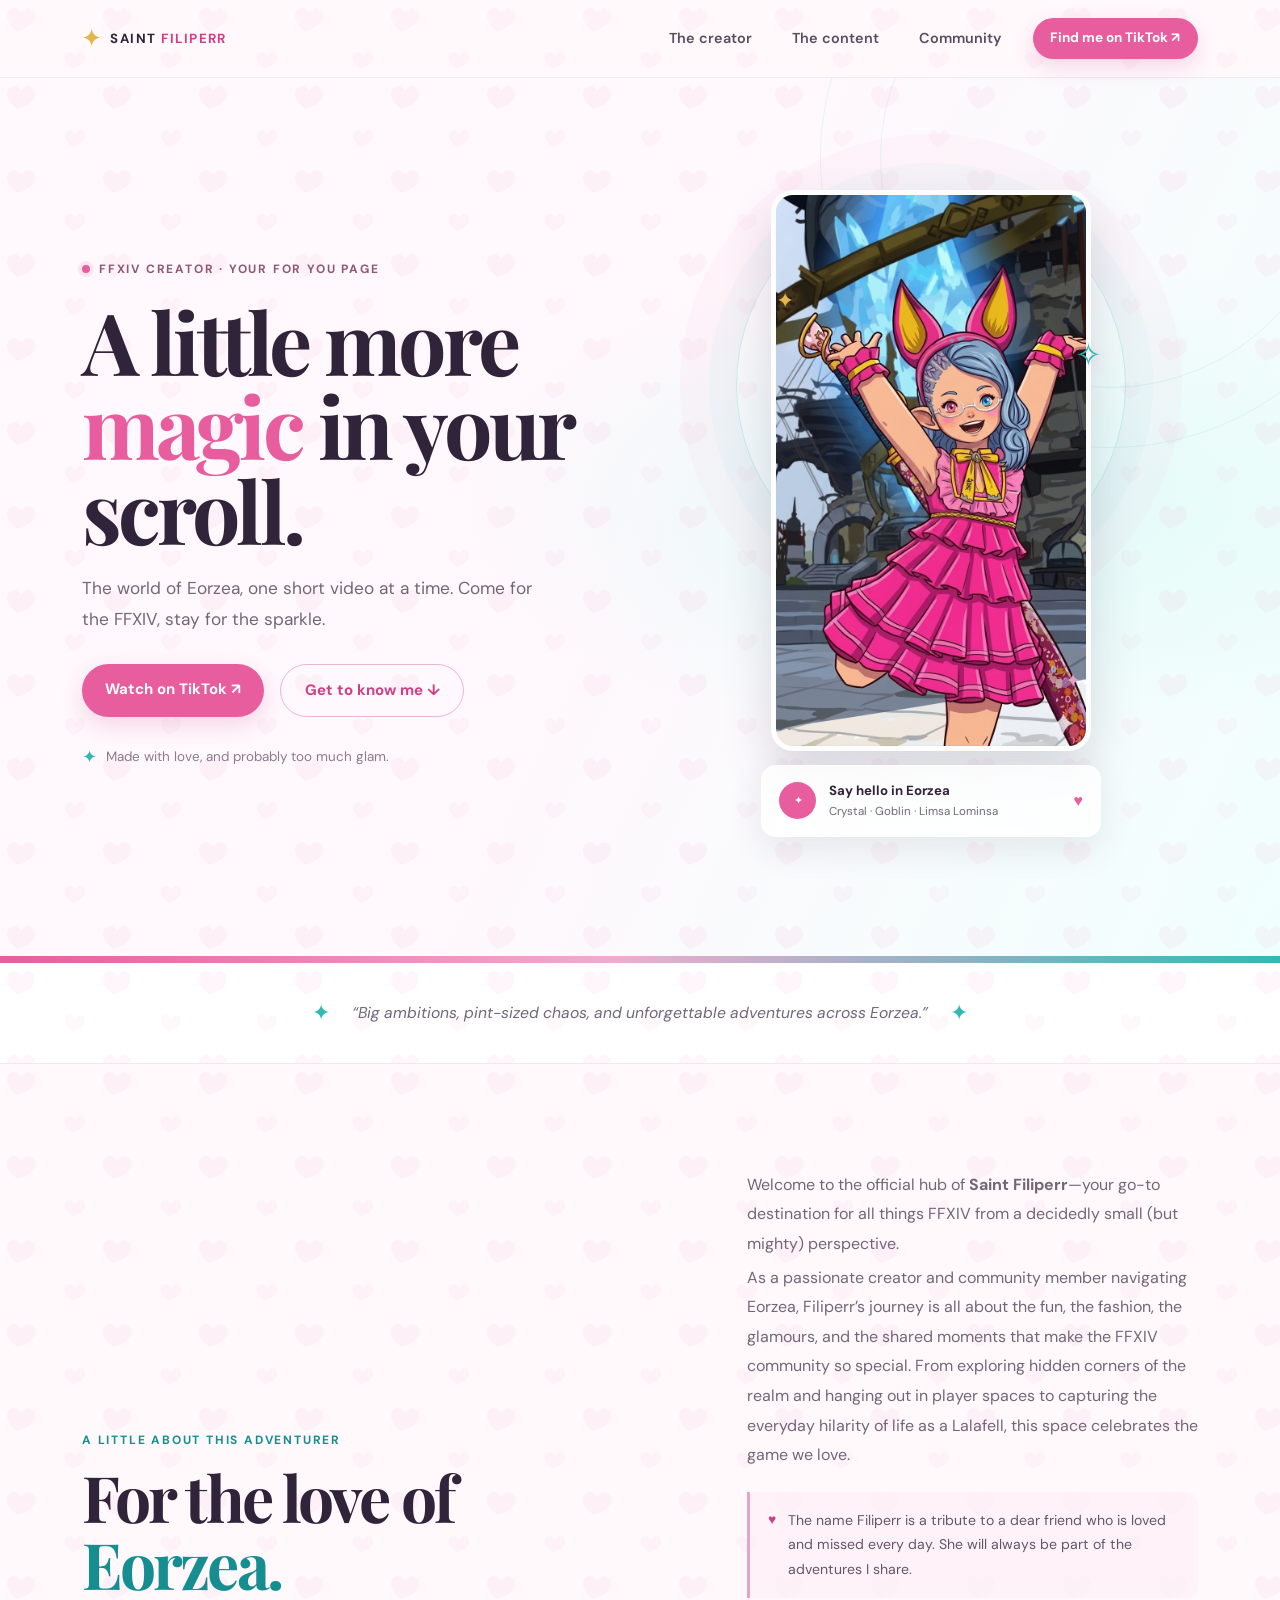
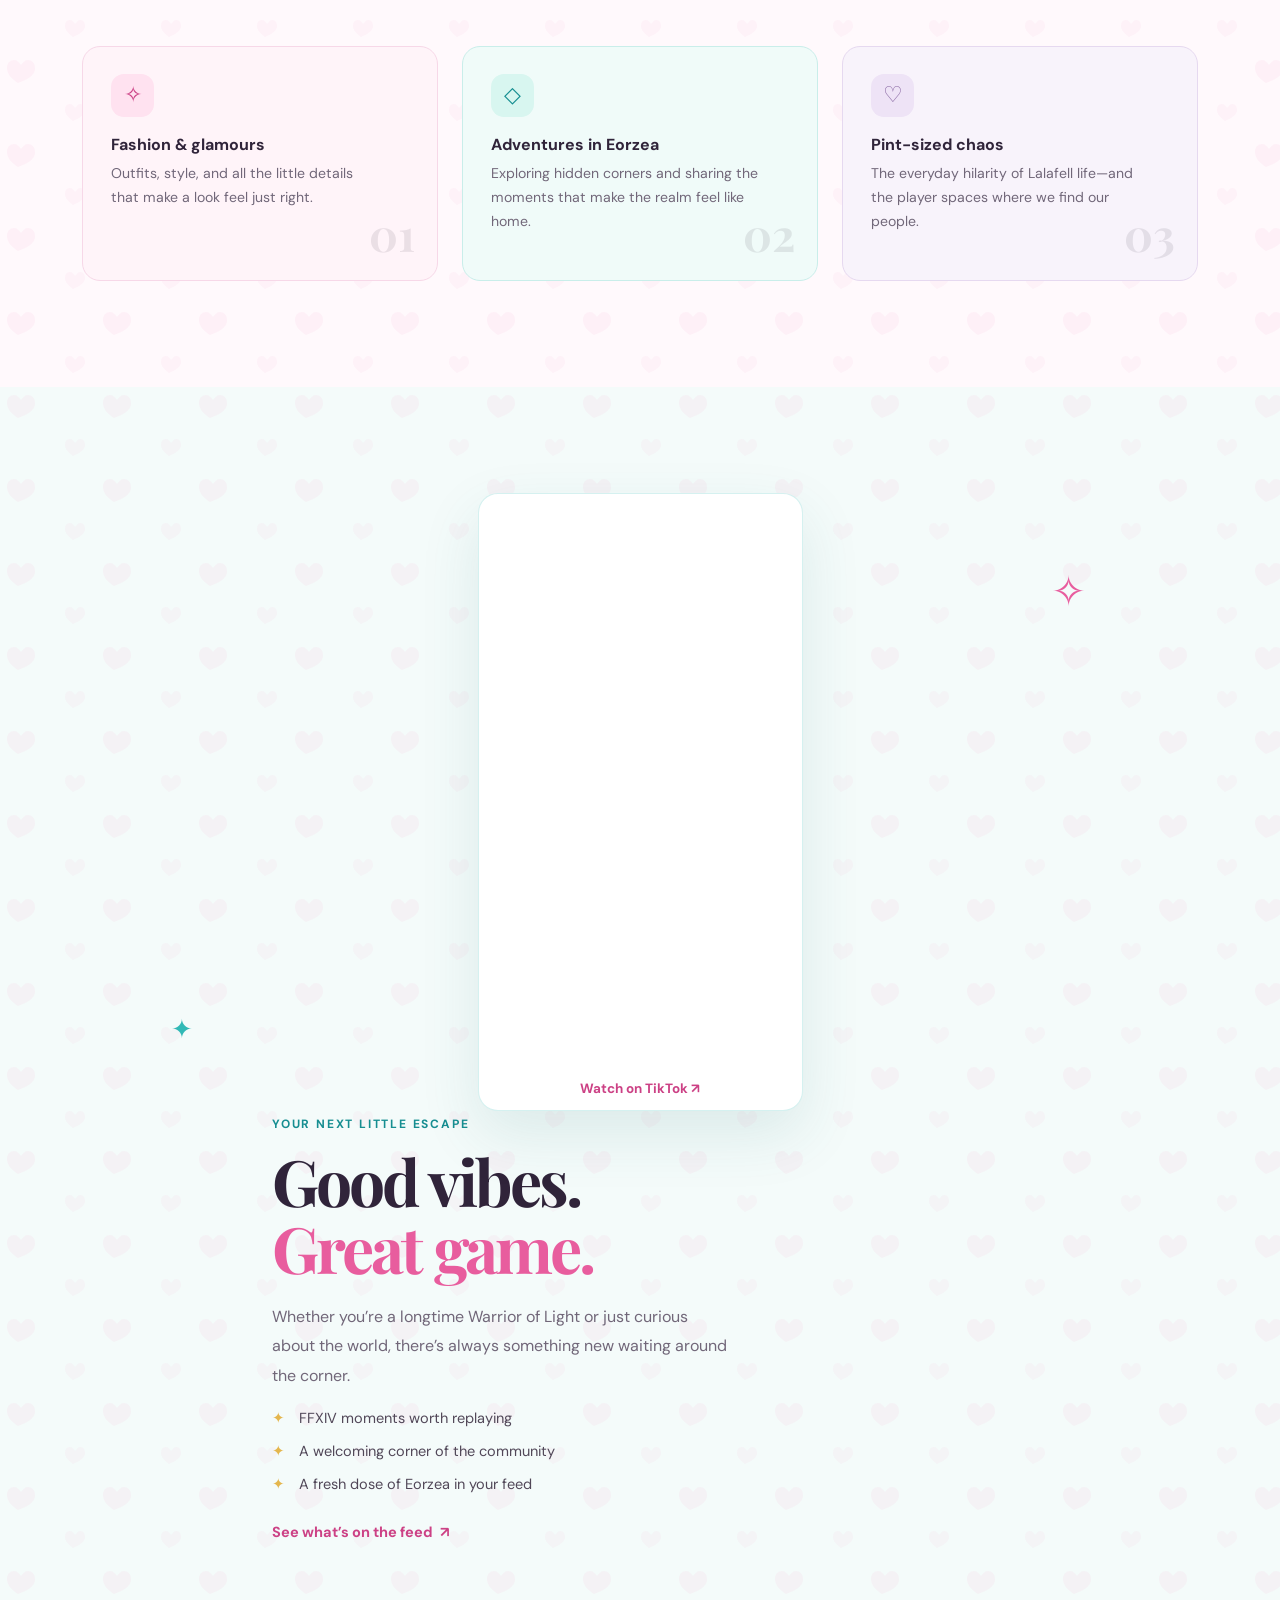
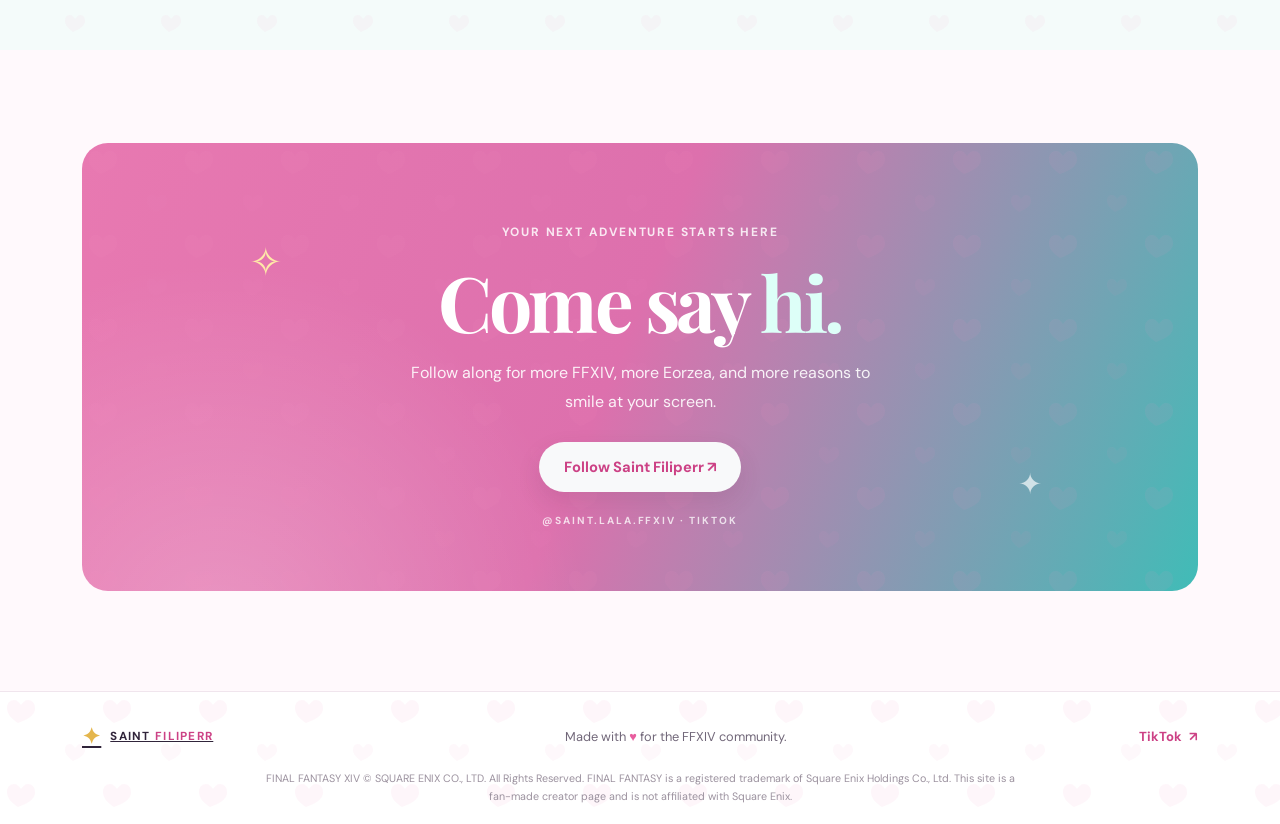
==== index.html @ ac779996 "Keep TikTok embed portrait on desktop Co-authored-by: Copilot <223556219+Copilot@users.noreply.githu" ====
<!doctype html>
<html lang="en">
  <head>
    <meta charset="utf-8">
    <meta name="viewport" content="width=device-width, initial-scale=1">
    <meta name="theme-color" content="#fff8fc">
    <meta name="description" content="Meet Saint Filiperr: big ambitions, pint-sized chaos, and unforgettable FFXIV adventures across Eorzea.">
    <title>Saint Filiperr — FFXIV, with a little sparkle</title>
    <link rel="preconnect" href="https://fonts.googleapis.com">
    <link rel="preconnect" href="https://fonts.gstatic.com" crossorigin>
    <link href="https://fonts.googleapis.com/css2?family=DM+Sans:wght@400;500;600;700&family=Playfair+Display:wght@600;700;800&display=swap" rel="stylesheet">
    <link href="https://cdn.jsdelivr.net/npm/bootstrap@5.3.3/dist/css/bootstrap.min.css" rel="stylesheet" integrity="sha384-QWTKZyjpPEjISv5WaRU9OFeRpok6YctnYmDr5pNlyT2bRjXh0JMhjY6hW+ALEwIH" crossorigin="anonymous">
    <link rel="stylesheet" href="styles.css">
  </head>
  <body>
    <nav class="navbar navbar-expand-lg sticky-top site-nav" aria-label="Main navigation">
      <div class="container">
        <a class="navbar-brand brand" href="#home" aria-label="Saint Filiperr home">
          <span class="brand-mark" aria-hidden="true">✦</span>
          <span>SAINT <span class="brand-accent">FILIPERR</span></span>
        </a>
        <button class="navbar-toggler nav-toggle" type="button" data-bs-toggle="collapse" data-bs-target="#mainNavigation" aria-controls="mainNavigation" aria-expanded="false" aria-label="Toggle navigation">
          <span class="navbar-toggler-icon"></span>
        </button>
        <div class="collapse navbar-collapse" id="mainNavigation">
          <ul class="navbar-nav ms-auto align-items-lg-center gap-lg-4">
            <li class="nav-item"><a class="nav-link" href="#about">The creator</a></li>
            <li class="nav-item"><a class="nav-link" href="#content">The content</a></li>
            <li class="nav-item"><a class="nav-link" href="#community">Community</a></li>
            <li class="nav-item mt-3 mt-lg-0">
              <a class="btn btn-tiktok nav-cta" href="https://www.tiktok.com/@saint.lala.ffxiv?lang=en" target="_blank" rel="noopener noreferrer">Find me on TikTok <span aria-hidden="true">↗</span></a>
            </li>
          </ul>
        </div>
      </div>
    </nav>

    <main>
      <section class="hero-section" id="home">
        <div class="hero-orb hero-orb-one" aria-hidden="true"></div>
        <div class="hero-orb hero-orb-two" aria-hidden="true"></div>
        <div class="container hero-content">
          <div class="row align-items-center g-5">
            <div class="col-lg-6">
              <div class="eyebrow"><span class="eyebrow-dot"></span> FFXIV CREATOR · YOUR FOR YOU PAGE</div>
              <h1>A little more<br><span class="text-pink">magic</span> in your<br>scroll.</h1>
              <p class="hero-copy">The world of Eorzea, one short video at a time. Come for the FFXIV, stay for the sparkle.</p>
              <div class="d-flex flex-wrap gap-3 hero-actions">
                <a class="btn btn-tiktok btn-lg" href="https://www.tiktok.com/@saint.lala.ffxiv?lang=en" target="_blank" rel="noopener noreferrer">Watch on TikTok <span aria-hidden="true">↗</span></a>
                <a class="btn btn-outline-pink btn-lg" href="#about">Get to know me <span aria-hidden="true">↓</span></a>
              </div>
              <div class="hero-note"><span class="note-star" aria-hidden="true">✦</span> Made with love, and probably too much glam.</div>
            </div>
            <div class="col-lg-6">
              <div class="hero-art">
                <div class="art-sparkle sparkle-one" aria-hidden="true">✦</div>
                <div class="art-sparkle sparkle-two" aria-hidden="true">✧</div>
                <div class="art-sparkle sparkle-three" aria-hidden="true">✦</div>
                <div class="crystal-halo"></div>
                <img class="hero-character" src="images_saintfiliperr/Saint_Filiperr_1.png" alt="Saint Filiperr's FFXIV character in a bright pink outfit, waving in Eorzea">
                <div class="art-caption">
                  <span class="caption-icon" aria-hidden="true">✦</span>
                  <span><strong>Say hello in Eorzea</strong><small>Crystal · Goblin · Limsa Lominsa</small></span>
                  <span class="caption-heart" aria-hidden="true">♥</span>
                </div>
              </div>
            </div>
          </div>
        </div>
        <div class="hero-bottom-line" aria-hidden="true"><span></span></div>
      </section>

      <section class="intro-strip" aria-label="Creator introduction">
        <div class="container">
          <div class="intro-inner">
            <span class="intro-star" aria-hidden="true">✦</span>
            <p><em>“Big ambitions, pint-sized chaos, and unforgettable adventures across Eorzea.”</em></p>
            <span class="intro-star" aria-hidden="true">✦</span>
          </div>
        </div>
      </section>

      <section class="content-section section-space" id="about">
        <div class="container">
          <div class="row align-items-end gy-3 mb-5">
            <div class="col-lg-7">
              <span class="section-kicker">A little about this adventurer</span>
              <h2>For the love of<br><span class="text-turquoise">Eorzea.</span></h2>
            </div>
            <div class="col-lg-5">
              <p class="section-lead">Welcome to the official hub of <strong>Saint Filiperr</strong>—your go-to destination for all things FFXIV from a decidedly small (but mighty) perspective.</p>
              <p class="section-lead">As a passionate creator and community member navigating Eorzea, Filiperr’s journey is all about the fun, the fashion, the glamours, and the shared moments that make the FFXIV community so special. From exploring hidden corners of the realm and hanging out in player spaces to capturing the everyday hilarity of life as a Lalafell, this space celebrates the game we love.</p>
              <aside class="memorial-note" aria-label="In memory of Filiperr">
                <span class="memorial-heart" aria-hidden="true">♥</span>
                <p>The name Filiperr is a tribute to a dear friend who is loved and missed every day. She will always be part of the adventures I share.</p>
              </aside>
            </div>
          </div>
          <div class="row g-4">
            <div class="col-md-4">
              <article class="feature-card feature-pink">
                <span class="feature-icon" aria-hidden="true">✧</span>
                <h3>Fashion &amp; glamours</h3>
                <p>Outfits, style, and all the little details that make a look feel just right.</p>
                <span class="card-number">01</span>
              </article>
            </div>
            <div class="col-md-4">
              <article class="feature-card feature-blue">
                <span class="feature-icon" aria-hidden="true">◇</span>
                <h3>Adventures in Eorzea</h3>
                <p>Exploring hidden corners and sharing the moments that make the realm feel like home.</p>
                <span class="card-number">02</span>
              </article>
            </div>
            <div class="col-md-4">
              <article class="feature-card feature-lilac">
                <span class="feature-icon" aria-hidden="true">♡</span>
                <h3>Pint-sized chaos</h3>
                <p>The everyday hilarity of Lalafell life—and the player spaces where we find our people.</p>
                <span class="card-number">03</span>
              </article>
            </div>
          </div>
        </div>
      </section>

      <section class="content-section content-tint section-space" id="content">
        <div class="container">
          <div class="row justify-content-center gy-5">
            <div class="col-12">
              <div class="content-visual tiktok-visual">
                <div class="tiktok-embed-shell">
                  <iframe
                    class="tiktok-player"
                    src="https://www.tiktok.com/player/v1/7669598027153165598?embed_from=oembed&amp;music_info=1&amp;description=1"
                    title="Saint Filiperr at Lalapalooza on TikTok"
                    allow="accelerometer; autoplay; clipboard-write; encrypted-media; gyroscope; picture-in-picture"
                    allowfullscreen
                    loading="lazy"
                  ></iframe>
                  <a class="tiktok-fallback-link" href="https://www.tiktok.com/@saint.lala.ffxiv/video/7669598027153165598" target="_blank" rel="noopener noreferrer">Watch on TikTok <span aria-hidden="true">↗</span></a>
                </div>
                <span class="visual-decoration decor-one" aria-hidden="true">✧</span>
                <span class="visual-decoration decor-two" aria-hidden="true">✦</span>
              </div>
            </div>
            <div class="col-12 col-lg-8 content-copy">
              <span class="section-kicker">Your next little escape</span>
              <h2>Good vibes.<br><span class="text-pink">Great game.</span></h2>
              <p>Whether you’re a longtime Warrior of Light or just curious about the world, there’s always something new waiting around the corner.</p>
              <ul class="content-list">
                <li><span>✦</span> FFXIV moments worth replaying</li>
                <li><span>✦</span> A welcoming corner of the community</li>
                <li><span>✦</span> A fresh dose of Eorzea in your feed</li>
              </ul>
              <a class="text-link" href="https://www.tiktok.com/@saint.lala.ffxiv?lang=en" target="_blank" rel="noopener noreferrer">See what’s on the feed <span aria-hidden="true">↗</span></a>
            </div>
          </div>
        </div>
      </section>

      <section class="community-section section-space" id="community">
        <div class="container">
          <div class="community-card">
            <div class="community-spark community-spark-one" aria-hidden="true">✧</div>
            <div class="community-spark community-spark-two" aria-hidden="true">✦</div>
            <span class="section-kicker">Your next adventure starts here</span>
            <h2>Come say <span>hi.</span></h2>
            <p>Follow along for more FFXIV, more Eorzea, and more reasons to smile at your screen.</p>
            <a class="btn btn-light btn-lg community-button" href="https://www.tiktok.com/@saint.lala.ffxiv?lang=en" target="_blank" rel="noopener noreferrer">Follow Saint Filiperr <span aria-hidden="true">↗</span></a>
            <div class="community-handle">@SAINT.LALA.FFXIV · TIKTOK</div>
          </div>
        </div>
      </section>
    </main>

    <footer class="site-footer">
      <div class="container footer-inner">
        <a class="brand footer-brand" href="#home"><span class="brand-mark" aria-hidden="true">✦</span><span>SAINT <span class="brand-accent">FILIPERR</span></span></a>
        <p>Made with <span aria-label="love">♥</span> for the FFXIV community.</p>
        <a class="footer-link" href="https://www.tiktok.com/@saint.lala.ffxiv?lang=en" target="_blank" rel="noopener noreferrer">TikTok <span aria-hidden="true">↗</span></a>
      </div>
      <div class="container footer-legal"><p>FINAL FANTASY XIV © SQUARE ENIX CO., LTD. All Rights Reserved. FINAL FANTASY is a registered trademark of Square Enix Holdings Co., Ltd. This site is a fan-made creator page and is not affiliated with Square Enix.</p></div>
    </footer>

    <script src="https://cdn.jsdelivr.net/npm/bootstrap@5.3.3/dist/js/bootstrap.bundle.min.js" integrity="sha384-YvpcrYf0tY3lHB60NNkmXc5s9fDVZLESaAA55NDzOxhy9GkcIdslK1eN7N6jIeHz" crossorigin="anonymous"></script>
  </body>
</html>
---- styles.css ----
:root {
  --pink: #e85d9e;
  --pink-deep: #cc4185;
  --pink-soft: #fff0f7;
  --turquoise: #31b9b6;
  --turquoise-deep: #168e91;
  --gold: #e4b64d;
  --ink: #30243a;
  --muted: #716779;
  --cream: #fff9fc;
  --heart-pattern: url("data:image/svg+xml,%3Csvg xmlns='http://www.w3.org/2000/svg' width='96' height='84' viewBox='0 0 96 84'%3E%3Cpath d='M18 31c-7-5-11-9-11-15 0-5 3-8 7-8 3 0 5 2 7 5 2-3 4-5 7-5 4 0 7 3 7 8 0 6-4 10-17 15Z' fill='%23e88db8' fill-opacity='.08'/%3E%3Cpath d='M73 69c-5-4-8-7-8-11 0-4 2-6 5-6 2 0 4 2 5 4 2-2 3-4 5-4 3 0 5 2 5 6 0 4-3 7-12 11Z' fill='%23e88db8' fill-opacity='.06'/%3E%3C/svg%3E");
  --font-body: "DM Sans", sans-serif;
  --font-heading: "Playfair Display", Georgia, serif;
}

html {
  scroll-behavior: smooth;
  scroll-padding-top: 5.5rem;
}

body {
  color: var(--ink);
  background: var(--cream);
  font-family: var(--font-body);
  -webkit-font-smoothing: antialiased;
}

.site-nav {
  min-height: 78px;
  background-color: rgba(255, 249, 252, 0.94);
  background-image: var(--heart-pattern);
  border-bottom: 1px solid rgba(69, 45, 70, 0.08);
  backdrop-filter: blur(14px);
}

.brand {
  display: inline-flex;
  align-items: center;
  gap: 9px;
  color: var(--ink);
  font-size: 0.83rem;
  font-weight: 700;
  letter-spacing: 0.11em;
}

.brand:hover {
  color: var(--ink);
}

.brand-mark {
  color: var(--gold);
  font-size: 1.4rem;
}

.brand-accent {
  color: var(--pink-deep);
}

.site-nav .nav-link {
  color: #574d5e;
  font-size: 0.9rem;
  font-weight: 600;
  transition: color 160ms ease;
}

.site-nav .nav-link:hover,
.site-nav .nav-link:focus {
  color: var(--pink-deep);
}

.btn-tiktok {
  border: 0;
  border-radius: 999px;
  padding: 0.78rem 1.35rem;
  color: #fff;
  background: var(--pink);
  box-shadow: 0 8px 22px rgba(209, 66, 135, 0.19);
  font-weight: 700;
  transition: transform 160ms ease, background 160ms ease, box-shadow 160ms ease;
}

.btn-tiktok:hover,
.btn-tiktok:focus {
  color: #fff;
  background: var(--pink-deep);
  box-shadow: 0 10px 24px rgba(209, 66, 135, 0.27);
  transform: translateY(-2px);
}

.nav-cta {
  padding: 0.65rem 1.1rem;
  font-size: 0.85rem;
}

.nav-toggle {
  border: 1px solid rgba(48, 36, 58, 0.17);
  border-radius: 10px;
}

.nav-toggle:focus {
  box-shadow: 0 0 0 0.2rem rgba(232, 93, 158, 0.2);
}

.hero-section {
  position: relative;
  overflow: hidden;
  min-height: 660px;
  padding: 98px 0 112px;
  background-image:
    var(--heart-pattern),
    radial-gradient(ellipse at 78% 48%, rgba(205, 250, 244, 0.52), transparent 38%),
    linear-gradient(115deg, #fff8fc 0%, #fff8fc 49%, #f0fffd 100%);
}

.hero-content {
  position: relative;
  z-index: 1;
}

.hero-orb {
  position: absolute;
  border: 1px solid rgba(49, 185, 182, 0.11);
  border-radius: 50%;
  pointer-events: none;
}

.hero-orb-one {
  top: -210px;
  right: -120px;
  width: 580px;
  height: 580px;
}

.hero-orb-two {
  top: -150px;
  right: -60px;
  width: 460px;
  height: 460px;
}

.eyebrow,
.section-kicker {
  display: inline-flex;
  align-items: center;
  gap: 9px;
  color: var(--turquoise-deep);
  font-size: 0.75rem;
  font-weight: 700;
  letter-spacing: 0.15em;
  text-transform: uppercase;
}

.eyebrow {
  margin-bottom: 21px;
  color: #8e5977;
}

.eyebrow-dot,
.live-dot {
  width: 8px;
  height: 8px;
  border-radius: 50%;
  background: var(--pink);
  box-shadow: 0 0 0 4px rgba(232, 93, 158, 0.12);
}

h1,
h2,
h3,
p {
  margin-top: 0;
}

h1,
h2 {
  color: var(--ink);
  font-family: var(--font-heading);
  font-weight: 700;
  letter-spacing: -0.045em;
}

h1 {
  margin-bottom: 20px;
  font-size: clamp(3.4rem, 6.7vw, 5.8rem);
  line-height: 0.99;
}

.text-pink {
  color: var(--pink);
}

.text-turquoise {
  color: var(--turquoise-deep);
}

.hero-copy {
  max-width: 470px;
  margin-bottom: 29px;
  color: var(--muted);
  font-size: 1.08rem;
  line-height: 1.8;
}

.hero-actions .btn-lg {
  padding: 0.86rem 1.45rem;
  font-size: 0.94rem;
}

.btn-outline-pink {
  border: 1px solid rgba(204, 65, 133, 0.37);
  border-radius: 999px;
  color: var(--pink-deep);
  font-weight: 700;
  transition: color 160ms ease, background 160ms ease, transform 160ms ease;
}

.btn-outline-pink:hover,
.btn-outline-pink:focus {
  border-color: var(--pink-deep);
  color: #fff;
  background: var(--pink-deep);
  transform: translateY(-2px);
}

.hero-note {
  display: flex;
  align-items: center;
  gap: 9px;
  margin-top: 27px;
  color: #8a7b8d;
  font-size: 0.84rem;
}

.note-star {
  color: var(--turquoise);
  font-size: 1.15rem;
}

.hero-art {
  position: relative;
  display: flex;
  flex-direction: column;
  align-items: center;
  gap: 14px;
  padding: 14px 0;
  isolation: isolate;
}

.crystal-halo {
  position: absolute;
  width: min(390px, 85%);
  aspect-ratio: 1;
  border: 1px solid rgba(49, 185, 182, 0.22);
  border-radius: 50%;
  box-shadow: 0 0 0 27px rgba(49, 185, 182, 0.035), 0 0 0 56px rgba(232, 93, 158, 0.035);
}

.crystal-halo::before,
.crystal-halo::after {
  position: absolute;
  inset: 9%;
  border: 1px dashed rgba(232, 93, 158, 0.23);
  border-radius: 50%;
  content: "";
}

.crystal-halo::after {
  inset: 19%;
  border-color: rgba(49, 185, 182, 0.24);
  transform: rotate(38deg) scaleX(1.3);
}

.hero-character {
  position: relative;
  z-index: 1;
  display: block;
  width: min(320px, 100%);
  height: auto;
  border: 5px solid rgba(255, 255, 255, 0.86);
  border-radius: 22px;
  box-shadow: 0 24px 48px rgba(95, 78, 111, 0.2);
  object-fit: contain;
}

.art-sparkle {
  position: absolute;
  z-index: 2;
  color: var(--pink);
  text-shadow: 0 4px 15px rgba(232, 93, 158, 0.3);
}

.sparkle-one {
  top: 16%;
  left: 21%;
  color: var(--gold);
  font-size: 1.4rem;
}

.sparkle-two {
  top: 23%;
  right: 18%;
  color: var(--turquoise);
  font-size: 2rem;
}

.sparkle-three {
  right: 22%;
  bottom: 23%;
  color: #dfa2c4;
  font-size: 1.2rem;
}

.art-caption {
  position: relative;
  z-index: 3;
  display: flex;
  align-items: center;
  gap: 13px;
  width: min(340px, 100%);
  margin: 0 auto;
  padding: 15px 17px;
  border: 1px solid rgba(255, 255, 255, 0.75);
  border-radius: 15px;
  background: rgba(255, 255, 255, 0.82);
  box-shadow: 0 12px 35px rgba(72, 53, 78, 0.1);
  backdrop-filter: blur(12px);
}

.caption-icon {
  display: grid;
  flex: 0 0 37px;
  width: 37px;
  height: 37px;
  place-items: center;
  padding-left: 2px;
  border-radius: 50%;
  color: white;
  background: var(--pink);
  font-size: 0.7rem;
}

.art-caption strong,
.art-caption small {
  display: block;
}

.art-caption strong {
  font-size: 0.83rem;
}

.art-caption small {
  margin-top: 3px;
  color: var(--muted);
  font-size: 0.72rem;
}

.caption-heart {
  margin-left: auto;
  color: var(--pink);
}

.art-label {
  position: absolute;
  color: #6a9c99;
  font-size: 0.6rem;
  font-weight: 700;
  letter-spacing: 0.2em;
}

.label-top {
  top: 2%;
  right: 2%;
}

.label-bottom {
  bottom: 2%;
  left: 1%;
}

.hero-bottom-line {
  position: absolute;
  right: 0;
  bottom: 0;
  left: 0;
  height: 7px;
  background: linear-gradient(90deg, var(--pink) 0%, #efacd0 48%, var(--turquoise) 100%);
}

.intro-strip {
  border-bottom: 1px solid #f1e8ef;
  background-color: #fff;
  background-image: var(--heart-pattern);
}

.intro-inner {
  display: flex;
  min-height: 100px;
  align-items: center;
  justify-content: center;
  gap: 22px;
  text-align: center;
}

.intro-inner p {
  margin: 0;
  color: var(--muted);
  font-size: 0.98rem;
}

.intro-inner strong {
  color: var(--ink);
}

.intro-star {
  color: var(--turquoise);
  font-size: 1.35rem;
}

.section-space {
  padding: 106px 0;
}

.content-section:not(.content-tint) {
  background-image: var(--heart-pattern);
}

.content-section h2,
.content-copy h2 {
  margin: 12px 0 0;
  font-size: clamp(2.8rem, 5vw, 4.2rem);
  line-height: 1.05;
}

.section-lead {
  max-width: 460px;
  margin: 0 0 4px auto;
  color: var(--muted);
  font-size: 1rem;
  line-height: 1.85;
}

.memorial-note {
  display: flex;
  align-items: flex-start;
  gap: 12px;
  max-width: 460px;
  margin: 22px 0 0 auto;
  padding: 16px 18px;
  border-left: 3px solid #e8a4c5;
  border-radius: 0 12px 12px 0;
  background: rgba(255, 240, 247, 0.72);
}

.memorial-heart {
  flex: 0 0 auto;
  color: var(--pink-deep);
  font-size: 0.85rem;
  line-height: 1.8;
}

.memorial-note p {
  margin: 0;
  color: #675568;
  font-size: 0.88rem;
  line-height: 1.75;
}

.feature-card {
  position: relative;
  overflow: hidden;
  min-height: 235px;
  padding: 27px 28px;
  border: 1px solid transparent;
  border-radius: 18px;
  transition: transform 180ms ease, box-shadow 180ms ease;
}

.feature-card:hover {
  box-shadow: 0 15px 34px rgba(53, 42, 59, 0.08);
  transform: translateY(-4px);
}

.feature-pink {
  border-color: #f7d8e8;
  background: #fff4f9;
}

.feature-blue {
  border-color: #c9eeea;
  background: #f0fbf9;
}

.feature-lilac {
  border-color: #e6d9f0;
  background: #f8f3fb;
}

.feature-icon {
  display: inline-grid;
  width: 43px;
  height: 43px;
  place-items: center;
  margin-bottom: 18px;
  border-radius: 13px;
  color: var(--pink-deep);
  background: #ffe2f0;
  font-size: 1.35rem;
}

.feature-blue .feature-icon {
  color: var(--turquoise-deep);
  background: #d8f6f0;
}

.feature-lilac .feature-icon {
  color: #8867a2;
  background: #eee3f6;
}

.feature-card h3 {
  margin-bottom: 8px;
  font-size: 1rem;
  font-weight: 700;
}

.feature-card p {
  max-width: 270px;
  margin: 0;
  color: var(--muted);
  font-size: 0.88rem;
  line-height: 1.7;
}

.card-number {
  position: absolute;
  right: 22px;
  bottom: 12px;
  color: rgba(48, 36, 58, 0.1);
  font-family: var(--font-heading);
  font-size: 2.8rem;
  font-weight: 700;
}

.content-tint {
  background-color: #f4fbfa;
  background-image: var(--heart-pattern);
}

.content-visual {
  position: relative;
  display: grid;
  min-height: 390px;
  place-items: center;
}

.tiktok-embed-shell {
  position: relative;
  z-index: 1;
  width: min(325px, 100%);
  overflow: hidden;
  border: 1px solid rgba(49, 185, 182, 0.2);
  border-radius: 20px;
  background: #fff;
  box-shadow: 0 23px 60px rgba(38, 118, 115, 0.12);
}

.tiktok-player {
  display: block;
  width: 100%;
  height: auto;
  aspect-ratio: 325 / 578;
  border: 0;
}

.tiktok-fallback-link {
  display: block;
  padding: 11px 16px;
  color: var(--pink-deep);
  font-size: 0.84rem;
  font-weight: 700;
  text-align: center;
  text-decoration: none;
}

.tiktok-fallback-link:hover,
.tiktok-fallback-link:focus {
  color: #9c2c69;
}

.visual-frame {
  width: min(420px, 100%);
  overflow: hidden;
  border: 1px solid rgba(49, 185, 182, 0.28);
  border-radius: 20px;
  background:
    radial-gradient(ellipse at center, rgba(255, 255, 255, 0.86), transparent 52%),
    linear-gradient(140deg, #d6f5ee 0%, #f7deee 53%, #d2f3f0 100%);
  box-shadow: 0 23px 60px rgba(38, 118, 115, 0.12);
  transform: rotate(-2deg);
}

.visual-top,
.visual-bottom {
  display: flex;
  align-items: center;
  justify-content: space-between;
  color: #547a79;
  font-size: 0.58rem;
  font-weight: 700;
  letter-spacing: 0.13em;
}

.visual-top {
  gap: 9px;
  justify-content: flex-start;
  padding: 18px 20px 0;
}

.live-dot {
  width: 7px;
  height: 7px;
  background: var(--turquoise);
  box-shadow: 0 0 0 4px rgba(49, 185, 182, 0.12);
}

.visual-center {
  position: relative;
  display: grid;
  min-height: 255px;
  place-items: center;
}

.visual-center::before,
.visual-center::after {
  position: absolute;
  width: 180px;
  height: 180px;
  border: 1px solid rgba(255, 255, 255, 0.74);
  border-radius: 50%;
  content: "";
}

.visual-center::after {
  width: 132px;
  height: 132px;
  border-color: rgba(232, 93, 158, 0.25);
}

.play-button {
  z-index: 1;
  display: grid;
  width: 69px;
  height: 69px;
  place-items: center;
  padding-left: 5px;
  border: 1px solid rgba(255, 255, 255, 0.9);
  border-radius: 50%;
  color: white;
  background: linear-gradient(145deg, var(--pink), #dc76b1);
  box-shadow: 0 9px 22px rgba(185, 82, 140, 0.22);
  font-size: 1rem;
}

.visual-star {
  position: absolute;
  top: 26%;
  left: 27%;
  color: var(--pink);
  font-size: 1.8rem;
}

.visual-star-small {
  top: auto;
  right: 24%;
  bottom: 23%;
  left: auto;
  color: var(--turquoise-deep);
  font-size: 1.3rem;
}

.visual-bottom {
  padding: 0 20px 18px;
}

.visual-bottom span:first-child {
  color: var(--pink-deep);
}

.visual-decoration {
  position: absolute;
  color: var(--pink);
}

.decor-one {
  top: 11%;
  right: 10%;
  font-size: 2.6rem;
}

.decor-two {
  bottom: 10%;
  left: 8%;
  color: var(--turquoise);
  font-size: 1.6rem;
}

.content-copy {
  max-width: 760px;
  margin: 0 auto;
  padding-left: 12px;
}

.content-copy p {
  max-width: 460px;
  margin: 20px 0 18px;
  color: var(--muted);
  line-height: 1.85;
}

.content-list {
  display: grid;
  gap: 11px;
  margin: 0 0 24px;
  padding: 0;
  color: #514758;
  font-size: 0.91rem;
  list-style: none;
}

.content-list span {
  margin-right: 10px;
  color: var(--gold);
}

.text-link,
.footer-link {
  color: var(--pink-deep);
  font-size: 0.91rem;
  font-weight: 700;
  text-decoration: none;
}

.text-link:hover,
.footer-link:hover {
  color: #9c2c69;
}

.text-link span,
.footer-link span {
  margin-left: 4px;
}

.community-section {
  padding-top: 93px;
  padding-bottom: 100px;
}

.community-card {
  position: relative;
  overflow: hidden;
  padding: 76px 24px 62px;
  border-radius: 26px;
  background-image:
    var(--heart-pattern),
    radial-gradient(circle at 12% 110%, rgba(255, 255, 255, 0.24), transparent 34%),
    linear-gradient(112deg, #e879b1 0%, #dd70ad 48%, #40bcb7 100%);
  color: #fff;
  text-align: center;
}

.community-card .section-kicker {
  color: rgba(255, 255, 255, 0.84);
}

.community-card h2 {
  margin: 12px 0 12px;
  color: #fff;
  font-size: clamp(3rem, 6vw, 4.8rem);
}

.community-card h2 span {
  color: #ddfff8;
}

.community-card > p {
  max-width: 500px;
  margin: 0 auto 25px;
  color: rgba(255, 255, 255, 0.9);
  line-height: 1.8;
}

.community-button {
  border: 0;
  border-radius: 999px;
  padding: 0.9rem 1.55rem;
  color: var(--pink-deep);
  font-size: 0.92rem;
  font-weight: 700;
  box-shadow: 0 10px 25px rgba(74, 47, 76, 0.12);
}

.community-button:hover,
.community-button:focus {
  color: #9c2c69;
  background: #fff4fa;
  transform: translateY(-2px);
}

.community-handle {
  margin-top: 21px;
  color: rgba(255, 255, 255, 0.76);
  font-size: 0.64rem;
  font-weight: 700;
  letter-spacing: 0.19em;
}

.community-spark {
  position: absolute;
  color: rgba(255, 255, 255, 0.68);
}

.community-spark-one {
  top: 20%;
  left: 15%;
  color: #ffe9a8;
  font-size: 2.5rem;
}

.community-spark-two {
  right: 14%;
  bottom: 19%;
  font-size: 1.8rem;
}

.site-footer {
  padding: 28px 0 18px;
  border-top: 1px solid #f0e5ed;
  background-color: #fff;
  background-image: var(--heart-pattern);
}

.footer-inner {
  display: flex;
  align-items: center;
  justify-content: space-between;
  gap: 20px;
}

.footer-brand {
  font-size: 0.73rem;
}

.footer-inner p {
  margin: 0;
  color: var(--muted);
  font-size: 0.8rem;
}

.footer-inner p span {
  color: var(--pink);
}

.footer-link {
  font-size: 0.82rem;
}

.footer-legal {
  margin-top: 17px;
}

.footer-legal p {
  max-width: 760px;
  margin: 0 auto;
  color: #9b919e;
  font-size: 0.67rem;
  line-height: 1.65;
  text-align: center;
}

@media (max-width: 991.98px) {
  .site-nav {
    min-height: 70px;
  }

  .site-nav .navbar-collapse {
    padding: 12px 0 18px;
  }

  .site-nav .navbar-nav {
    align-items: stretch !important;
  }

  .site-nav .nav-link {
    padding: 9px 0;
  }

  .nav-cta {
    width: fit-content;
  }

  .hero-section {
    min-height: 0;
    padding: 78px 0 88px;
  }

  .section-space {
    padding: 82px 0;
  }
}

@media (max-width: 575.98px) {
  h1 {
    font-size: clamp(3.35rem, 15vw, 4.5rem);
  }

  .hero-section {
    padding: 66px 0 70px;
  }

  .eyebrow {
    font-size: 0.65rem;
    letter-spacing: 0.12em;
  }

  .hero-copy {
    font-size: 0.98rem;
  }

  .hero-actions {
    flex-direction: column;
    align-items: stretch;
  }

  .hero-actions .btn {
    width: 100%;
  }

  .hero-character {
    width: min(280px, 100%);
  }

  .crystal-halo {
    width: min(300px, 85%);
  }

  .art-caption {
    width: min(315px, 100%);
    padding: 13px 14px;
  }

  .art-label {
    font-size: 0.49rem;
  }

  .intro-inner {
    gap: 12px;
    padding: 22px 4px;
  }

  .intro-inner p {
    font-size: 0.88rem;
    line-height: 1.7;
  }

  .section-space {
    padding: 68px 0;
  }

  .content-section h2,
  .content-copy h2 {
    font-size: 3.1rem;
  }

  .section-lead {
    margin-left: 0;
  }

  .feature-card {
    min-height: 215px;
  }

  .content-visual {
    min-height: 320px;
  }

  .visual-frame {
    width: 92%;
  }

  .visual-center {
    min-height: 220px;
  }

  .content-copy {
    padding-left: 12px;
  }

  .community-section {
    padding: 56px 0 68px;
  }

  .community-card {
    padding: 60px 20px 48px;
    border-radius: 19px;
  }

  .community-card > p {
    font-size: 0.92rem;
  }

  .community-spark-one {
    top: 10%;
    left: 7%;
  }

  .community-spark-two {
    right: 7%;
    bottom: 10%;
  }

  .footer-inner {
    flex-wrap: wrap;
    justify-content: center;
    text-align: center;
  }

  .footer-inner p {
    flex: 0 0 100%;
    order: 1;
  }
}

@media (prefers-reduced-motion: reduce) {
  *,
  *::before,
  *::after {
    scroll-behavior: auto !important;
    animation-duration: 0.01ms !important;
    animation-iteration-count: 1 !important;
    transition-duration: 0.01ms !important;
  }
}
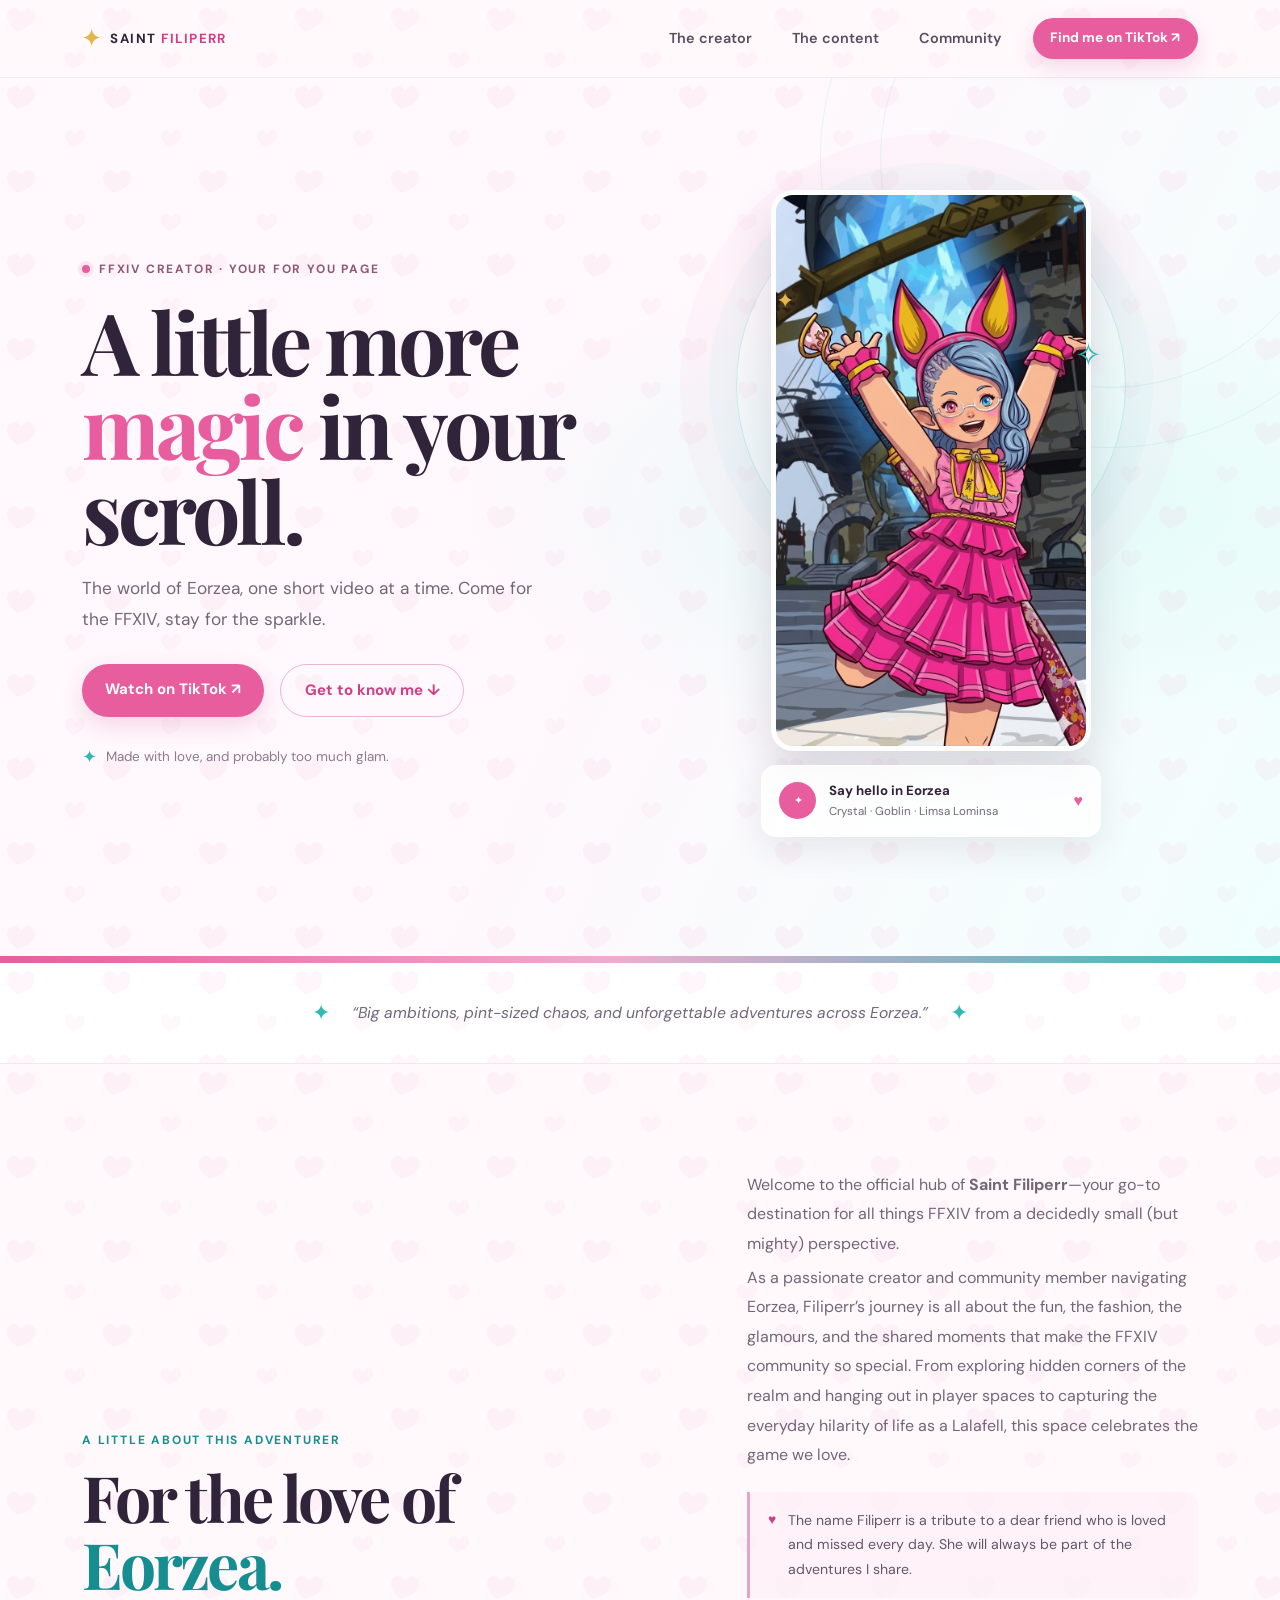
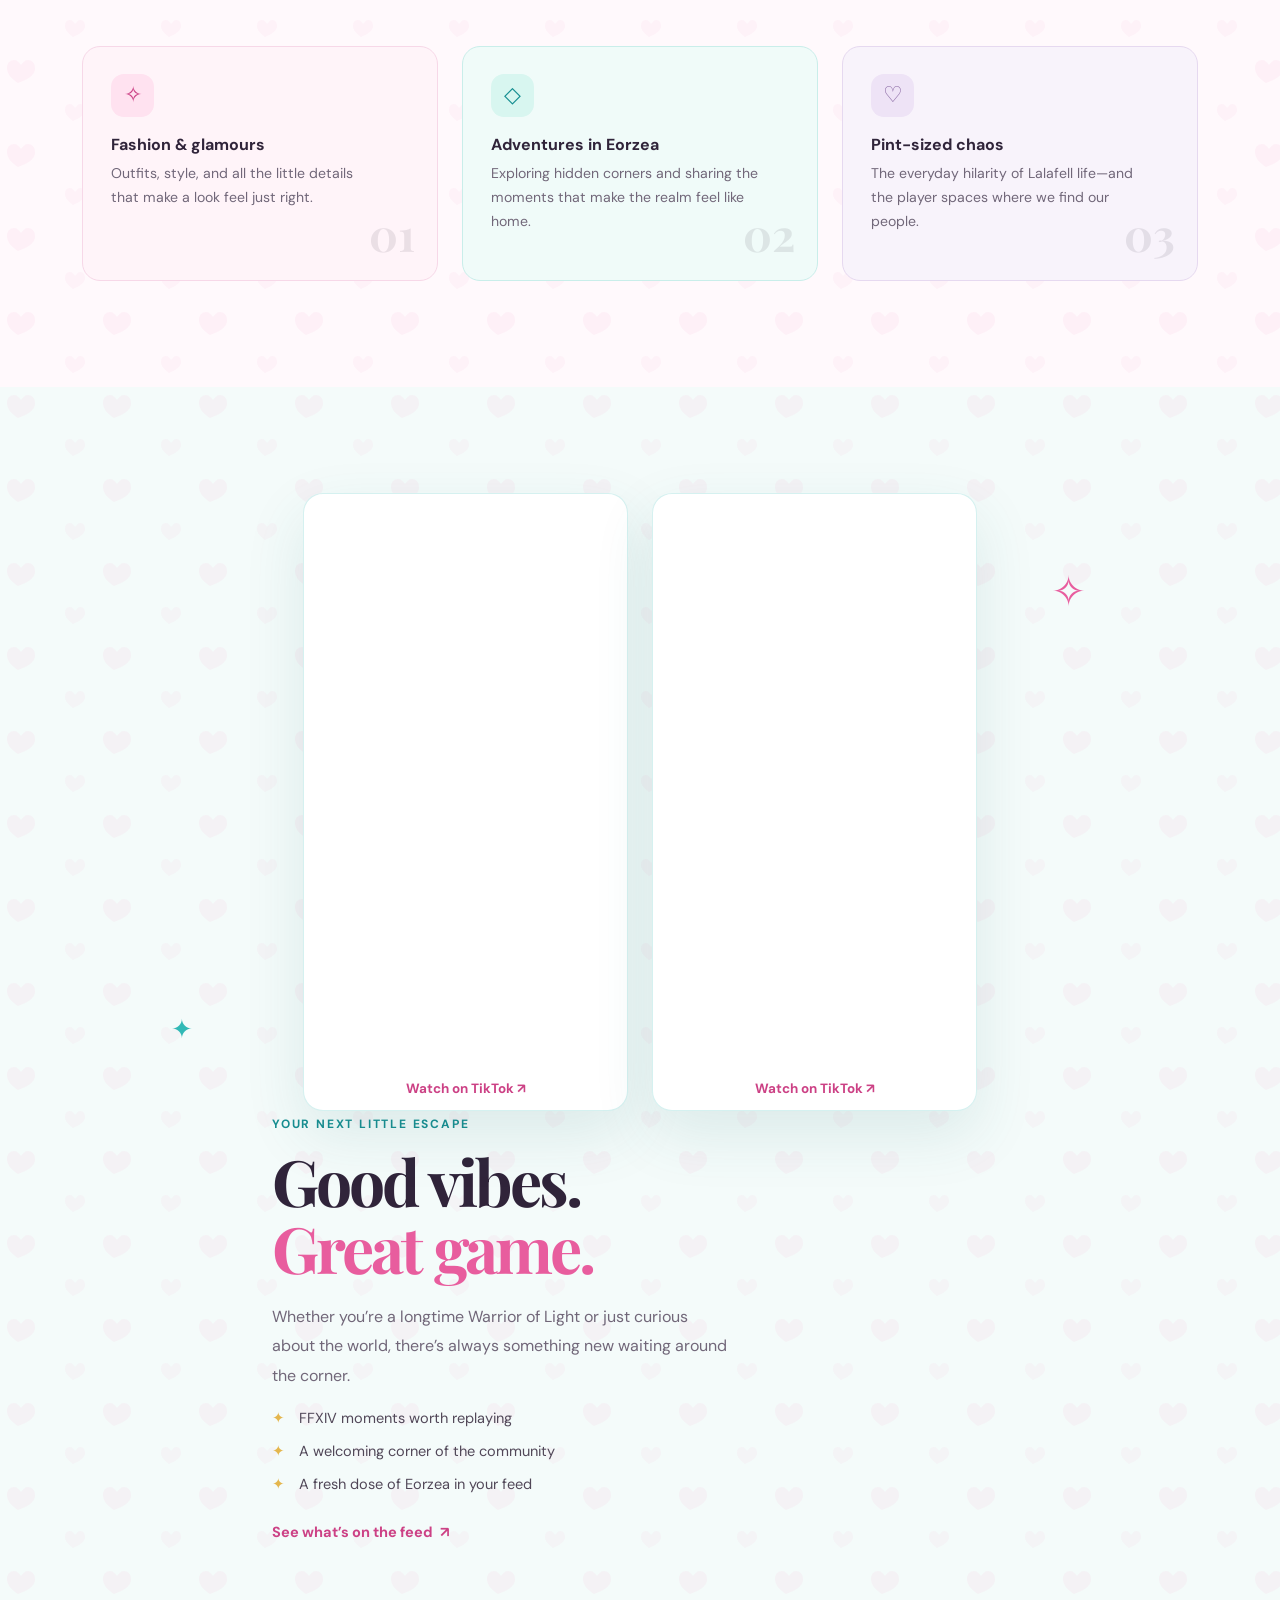
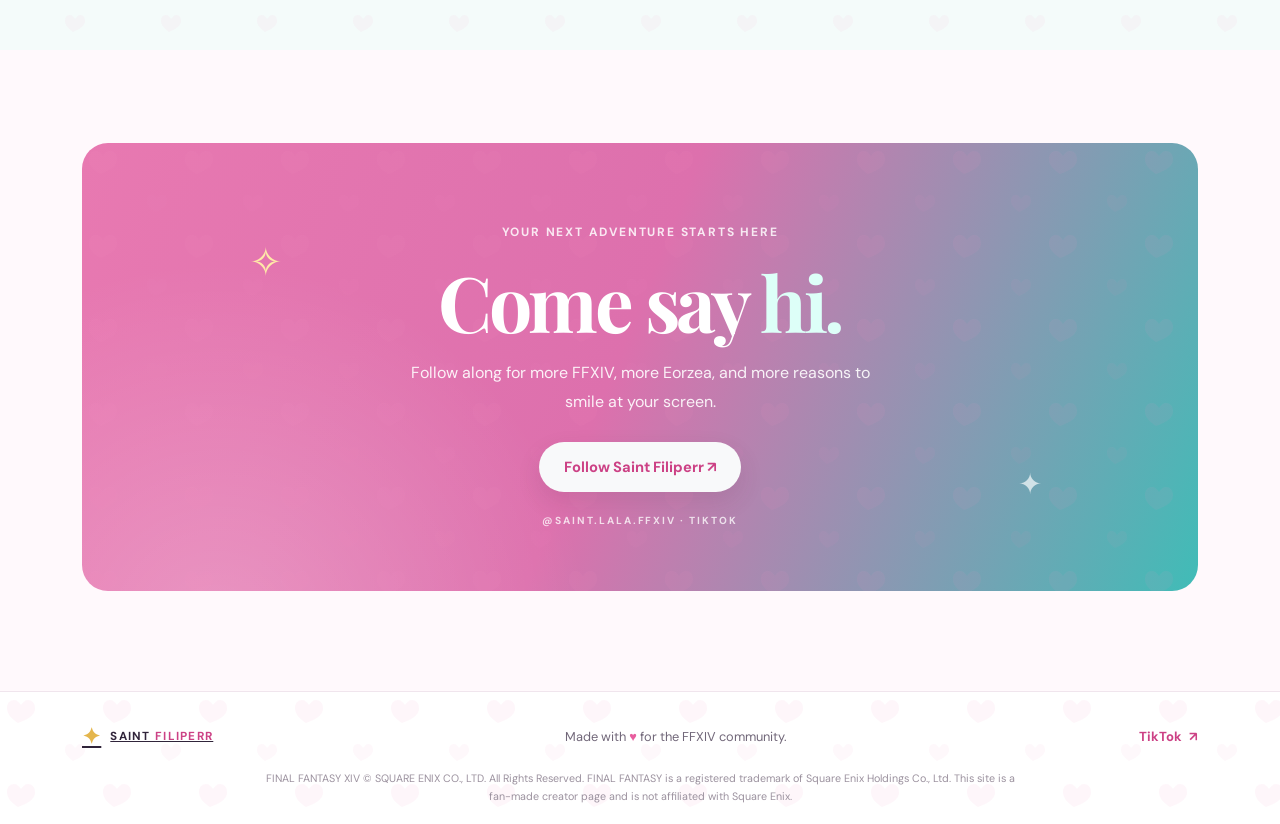
==== commit 0b36b83a: "Add second TikTok video embed Co-authored-by: Copilot <223556219+Copilot@users.noreply.github.com>" ====
--- a/index.html
+++ b/index.html
@@ -130,16 +130,29 @@
           <div class="row justify-content-center gy-5">
             <div class="col-12">
               <div class="content-visual tiktok-visual">
-                <div class="tiktok-embed-shell">
-                  <iframe
-                    class="tiktok-player"
-                    src="https://www.tiktok.com/player/v1/7669598027153165598?embed_from=oembed&amp;music_info=1&amp;description=1"
-                    title="Saint Filiperr at Lalapalooza on TikTok"
-                    allow="accelerometer; autoplay; clipboard-write; encrypted-media; gyroscope; picture-in-picture"
-                    allowfullscreen
-                    loading="lazy"
-                  ></iframe>
-                  <a class="tiktok-fallback-link" href="https://www.tiktok.com/@saint.lala.ffxiv/video/7669598027153165598" target="_blank" rel="noopener noreferrer">Watch on TikTok <span aria-hidden="true">↗</span></a>
+                <div class="tiktok-players">
+                  <div class="tiktok-embed-shell">
+                    <iframe
+                      class="tiktok-player"
+                      src="https://www.tiktok.com/player/v1/7669598027153165598?embed_from=oembed&amp;music_info=1&amp;description=1"
+                      title="Saint Filiperr at Lalapalooza on TikTok"
+                      allow="accelerometer; autoplay; clipboard-write; encrypted-media; gyroscope; picture-in-picture"
+                      allowfullscreen
+                      loading="lazy"
+                    ></iframe>
+                    <a class="tiktok-fallback-link" href="https://www.tiktok.com/@saint.lala.ffxiv/video/7669598027153165598" target="_blank" rel="noopener noreferrer">Watch on TikTok <span aria-hidden="true">↗</span></a>
+                  </div>
+                  <div class="tiktok-embed-shell">
+                    <iframe
+                      class="tiktok-player"
+                      src="https://www.tiktok.com/player/v1/7579790506259926302?embed_from=oembed&amp;music_info=1&amp;description=1"
+                      title="Saint Filiperr's FFXIV and milk video on TikTok"
+                      allow="accelerometer; autoplay; clipboard-write; encrypted-media; gyroscope; picture-in-picture"
+                      allowfullscreen
+                      loading="lazy"
+                    ></iframe>
+                    <a class="tiktok-fallback-link" href="https://www.tiktok.com/@saint.lala.ffxiv/video/7579790506259926302" target="_blank" rel="noopener noreferrer">Watch on TikTok <span aria-hidden="true">↗</span></a>
+                  </div>
                 </div>
                 <span class="visual-decoration decor-one" aria-hidden="true">✧</span>
                 <span class="visual-decoration decor-two" aria-hidden="true">✦</span>
--- a/styles.css
+++ b/styles.css
@@ -553,6 +553,14 @@
   place-items: center;
 }
 
+.tiktok-players {
+  display: grid;
+  grid-template-columns: repeat(2, minmax(0, 325px));
+  justify-content: center;
+  gap: 24px;
+  width: 100%;
+}
+
 .tiktok-embed-shell {
   position: relative;
   z-index: 1;
@@ -585,6 +593,12 @@
 .tiktok-fallback-link:hover,
 .tiktok-fallback-link:focus {
   color: #9c2c69;
+}
+
+@media (max-width: 767.98px) {
+  .tiktok-players {
+    grid-template-columns: minmax(0, 325px);
+  }
 }
 
 .visual-frame {
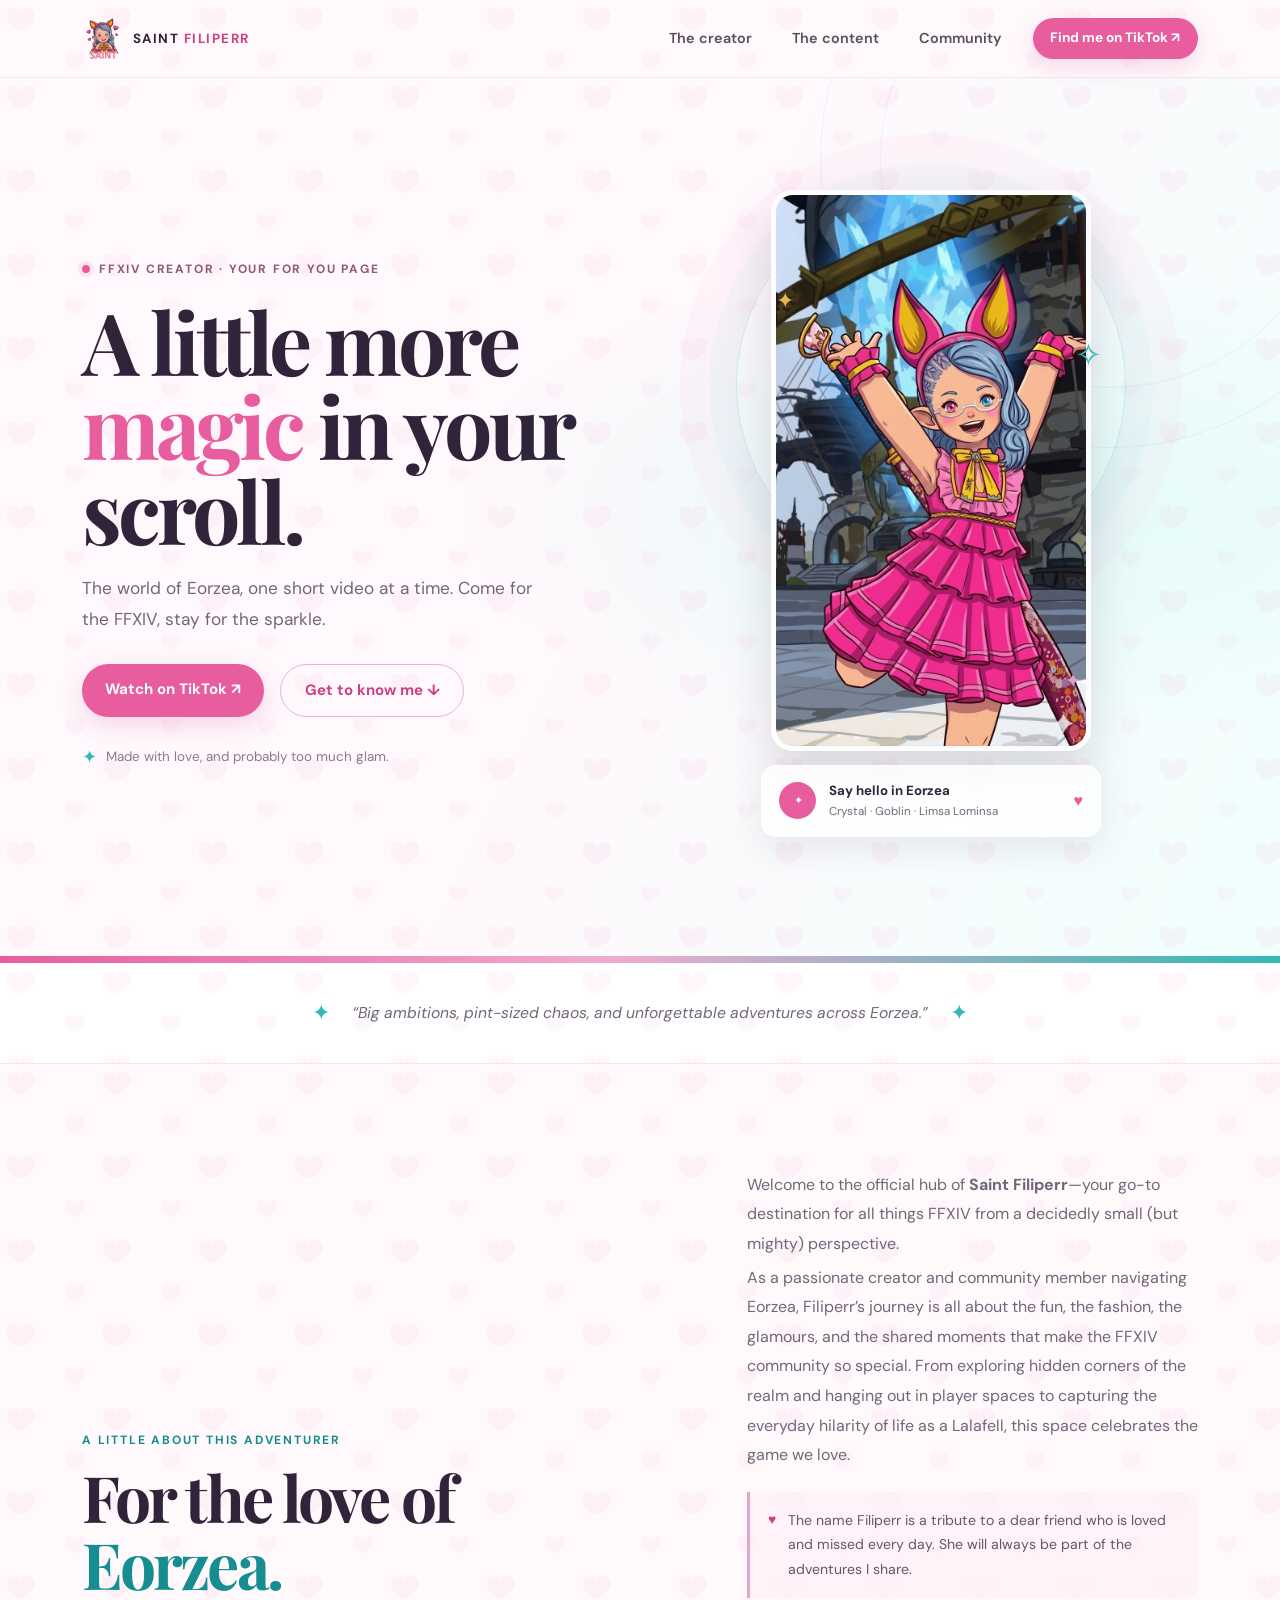
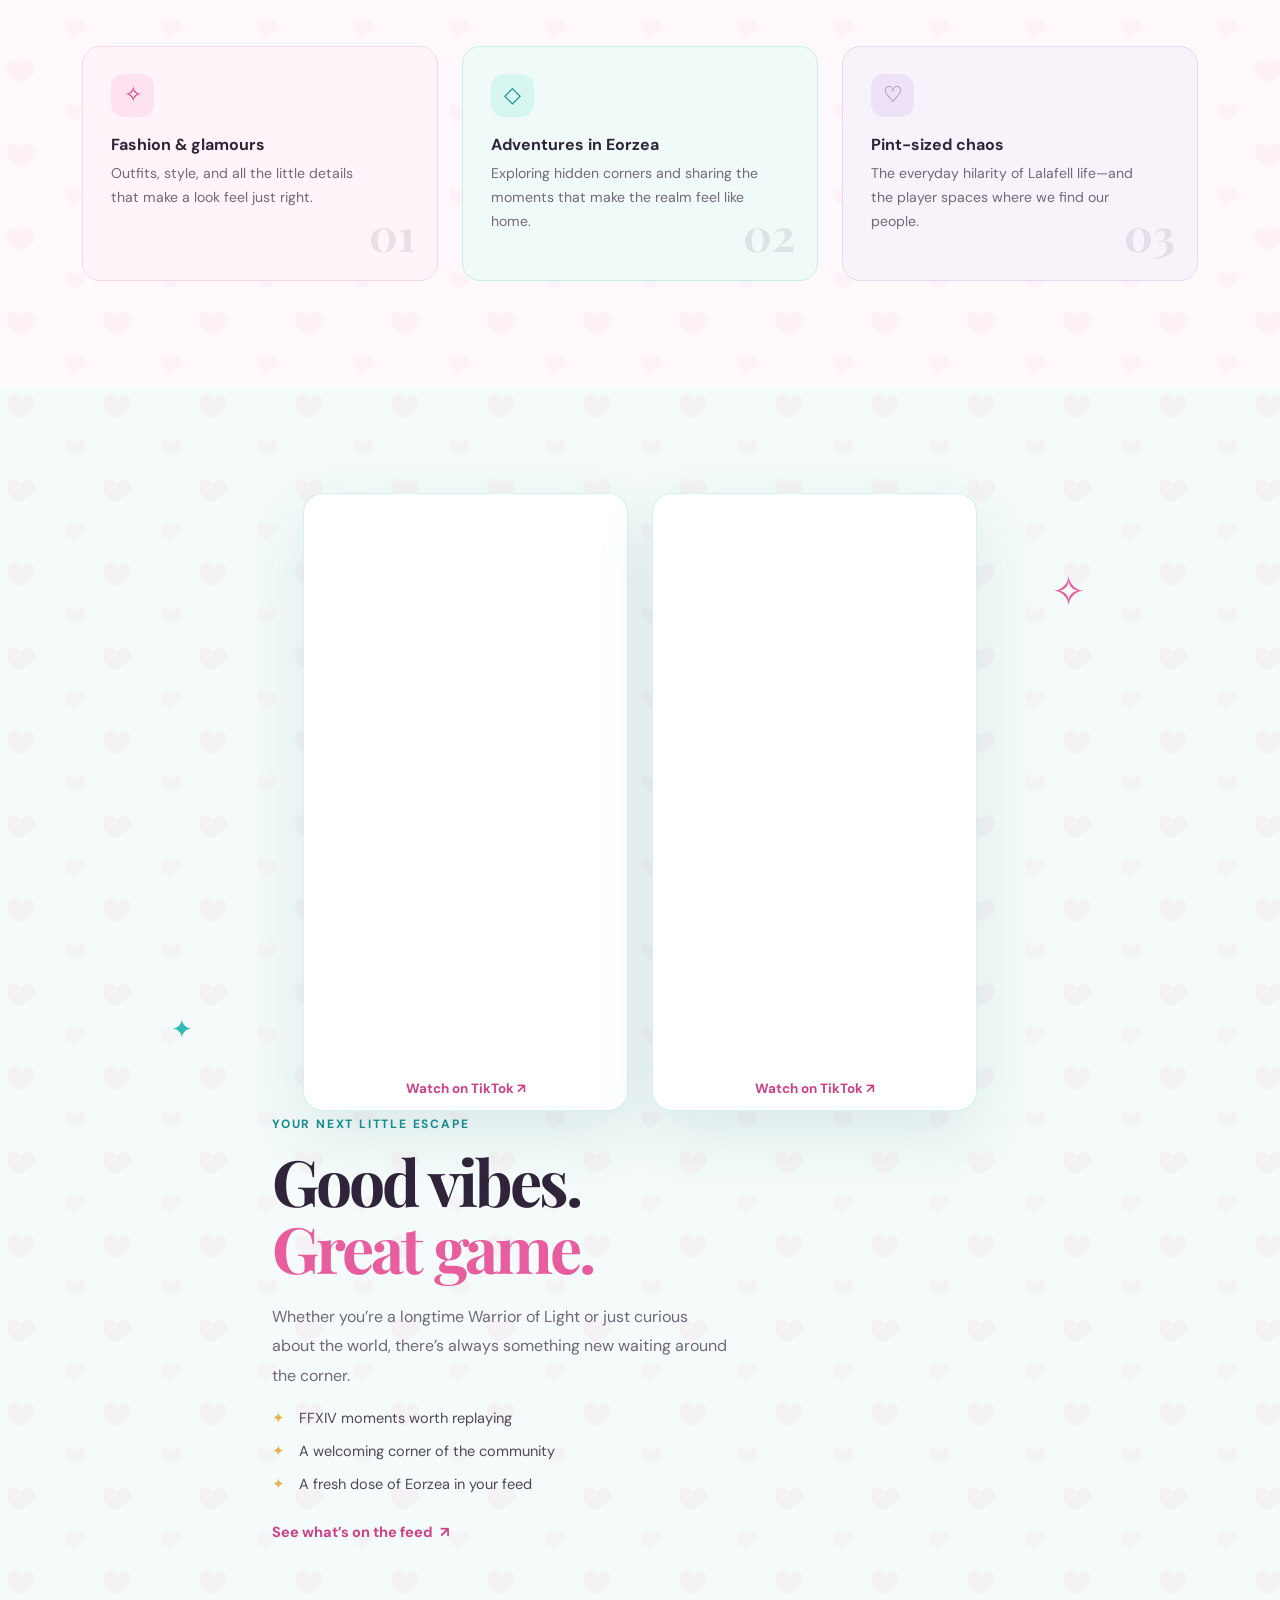
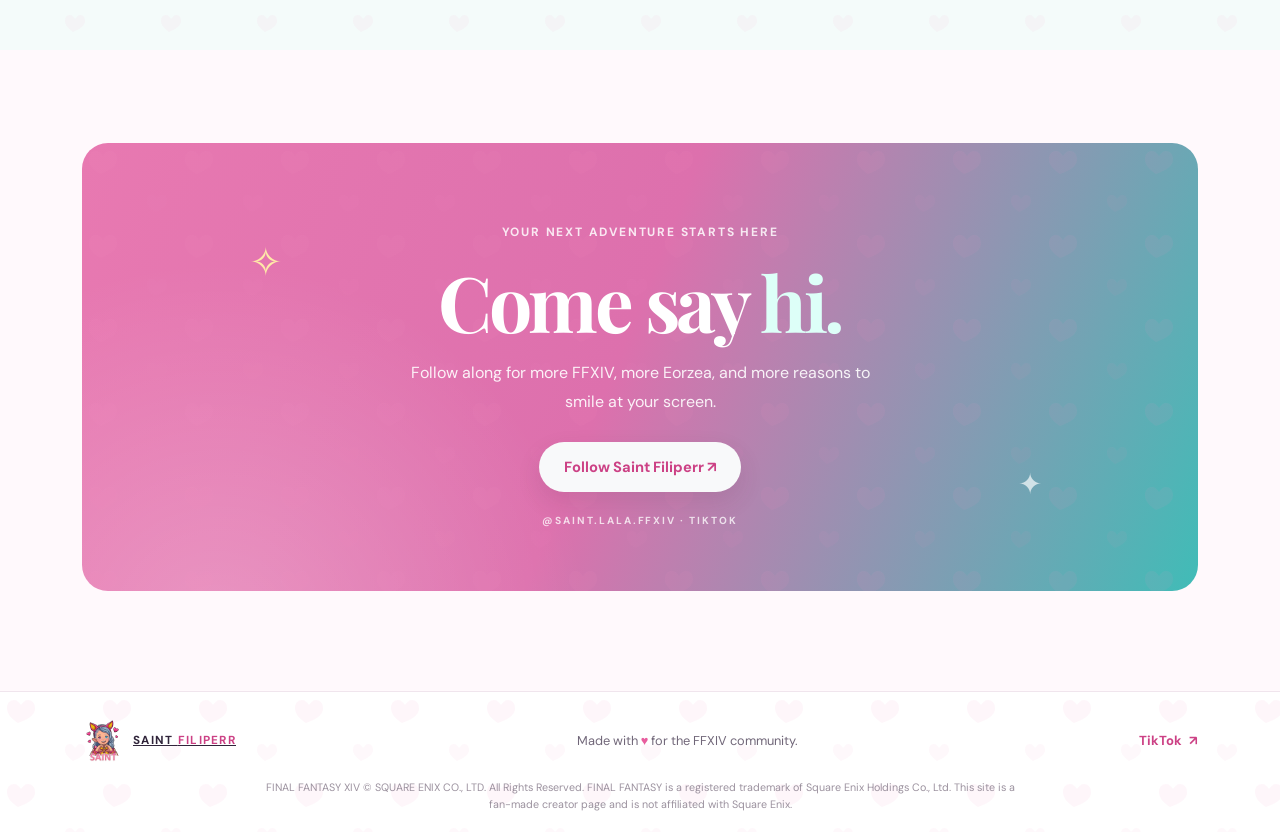
==== commit 3532561d: "Add Saint Filiperr logo to site Co-authored-by: Copilot <223556219+Copilot@users.noreply.github.com>" ====
--- a/index.html
+++ b/index.html
@@ -16,7 +16,7 @@
     <nav class="navbar navbar-expand-lg sticky-top site-nav" aria-label="Main navigation">
       <div class="container">
         <a class="navbar-brand brand" href="#home" aria-label="Saint Filiperr home">
-          <span class="brand-mark" aria-hidden="true">✦</span>
+          <img class="brand-logo" src="images_saintfiliperr/SAINT_LOGO.png" alt="">
           <span>SAINT <span class="brand-accent">FILIPERR</span></span>
         </a>
         <button class="navbar-toggler nav-toggle" type="button" data-bs-toggle="collapse" data-bs-target="#mainNavigation" aria-controls="mainNavigation" aria-expanded="false" aria-label="Toggle navigation">
@@ -190,7 +190,7 @@
 
     <footer class="site-footer">
       <div class="container footer-inner">
-        <a class="brand footer-brand" href="#home"><span class="brand-mark" aria-hidden="true">✦</span><span>SAINT <span class="brand-accent">FILIPERR</span></span></a>
+        <a class="brand footer-brand" href="#home" aria-label="Saint Filiperr home"><img class="brand-logo" src="images_saintfiliperr/SAINT_LOGO.png" alt=""><span>SAINT <span class="brand-accent">FILIPERR</span></span></a>
         <p>Made with <span aria-label="love">♥</span> for the FFXIV community.</p>
         <a class="footer-link" href="https://www.tiktok.com/@saint.lala.ffxiv?lang=en" target="_blank" rel="noopener noreferrer">TikTok <span aria-hidden="true">↗</span></a>
       </div>
--- a/styles.css
+++ b/styles.css
@@ -47,9 +47,12 @@
   color: var(--ink);
 }
 
-.brand-mark {
-  color: var(--gold);
-  font-size: 1.4rem;
+.brand-logo {
+  display: block;
+  width: 42px;
+  height: 42px;
+  flex: 0 0 auto;
+  object-fit: contain;
 }
 
 .brand-accent {
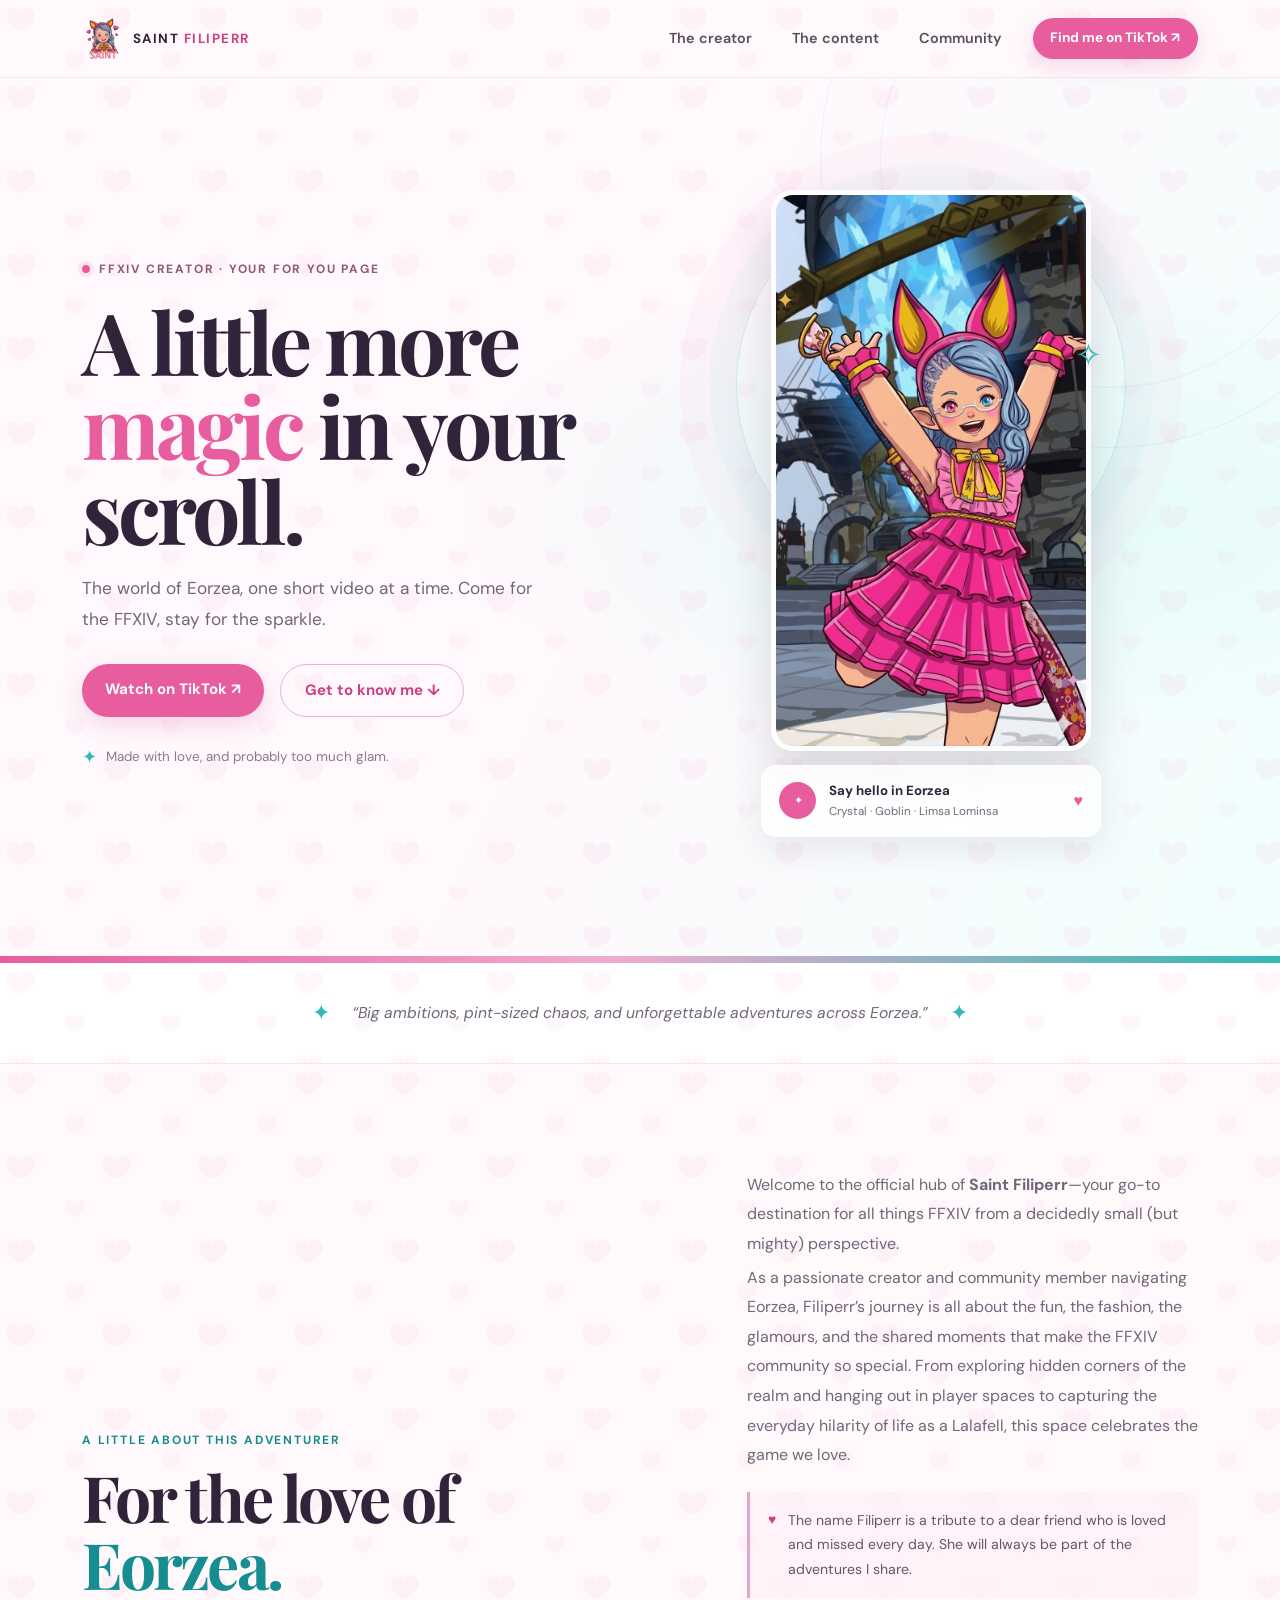
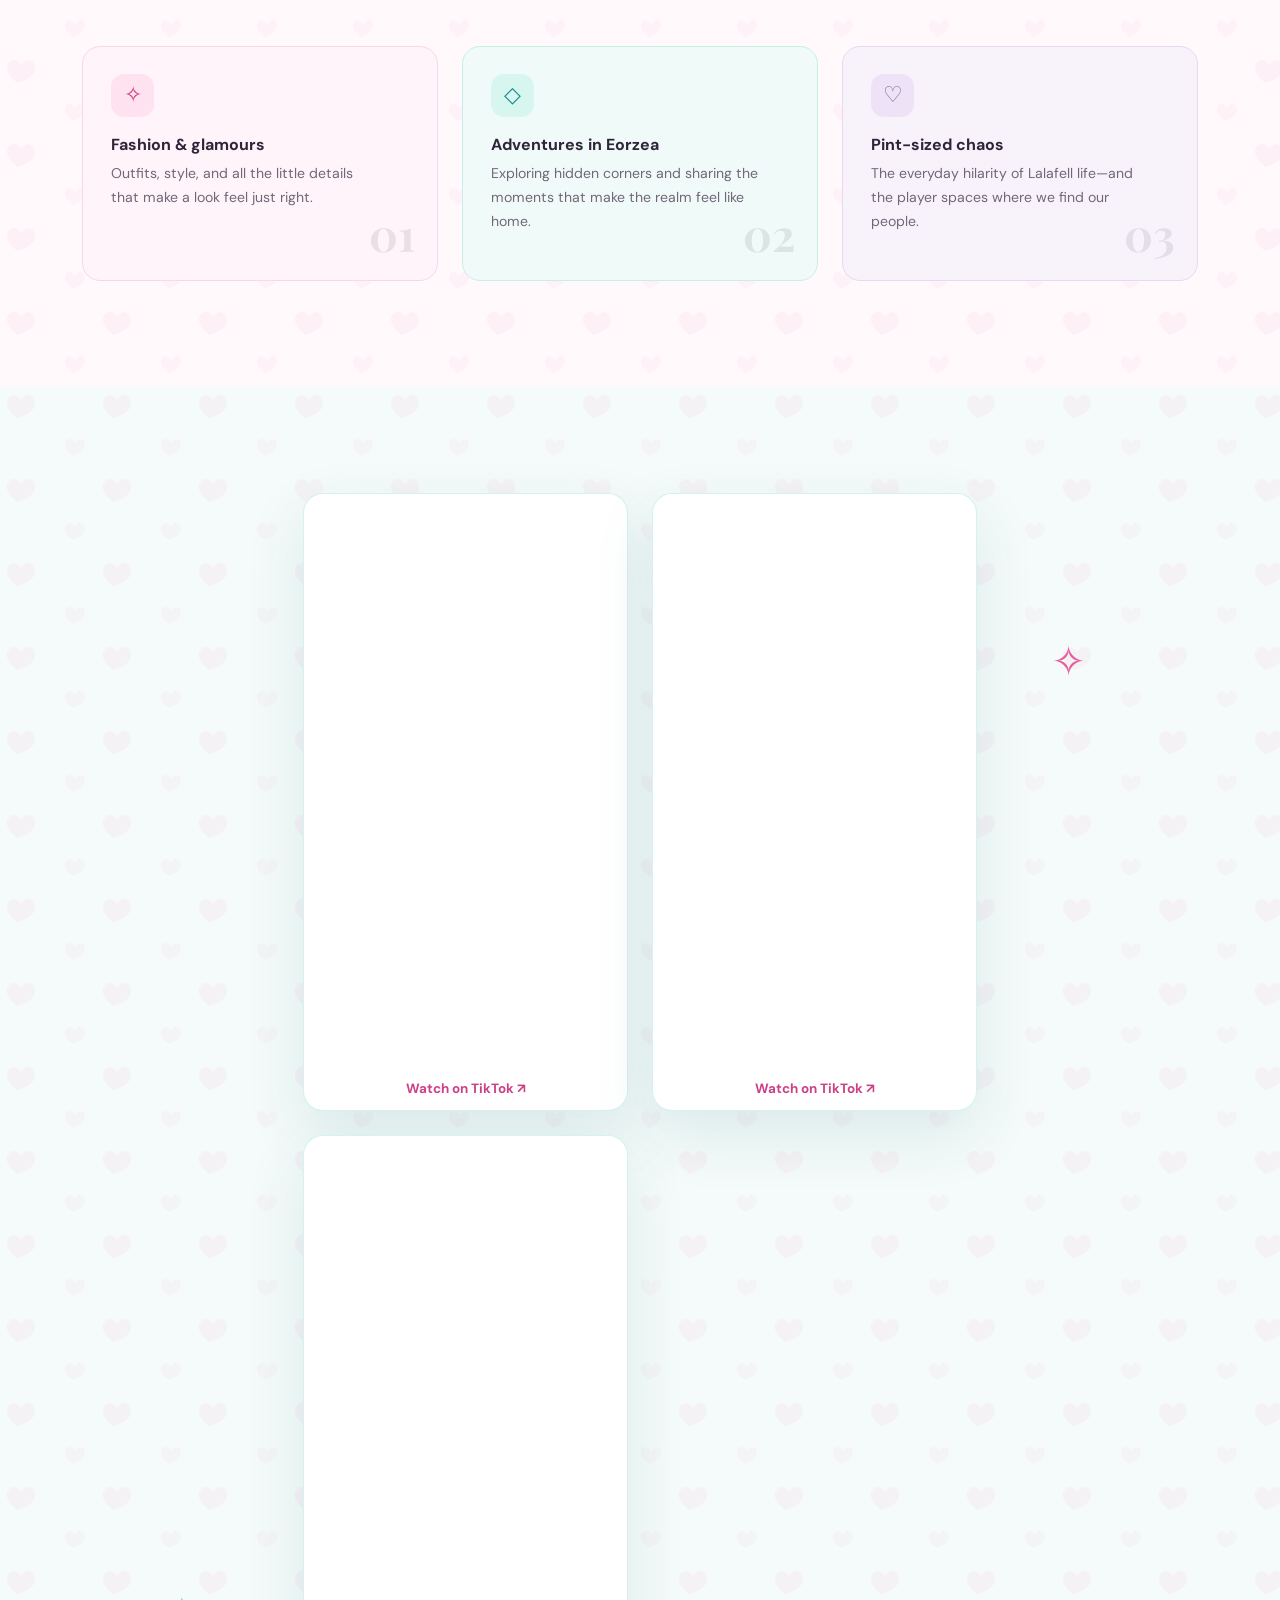
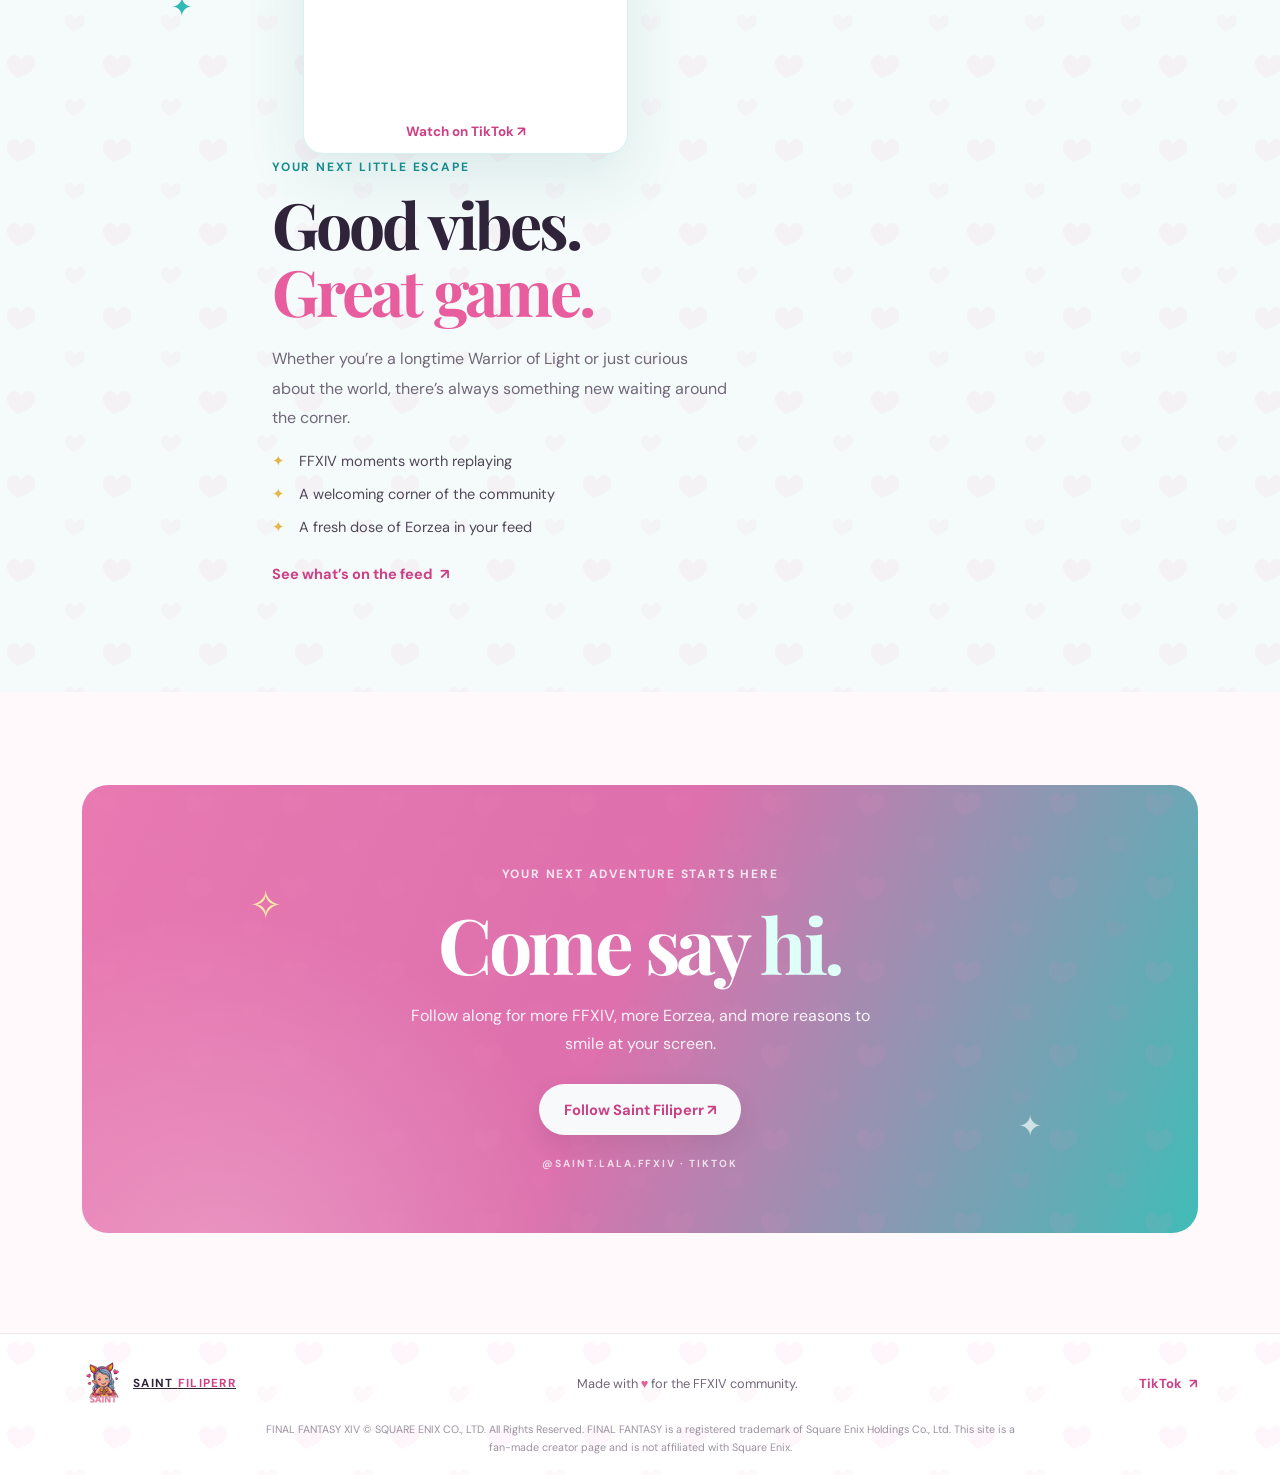
==== commit c22ab173: "Add third TikTok video embed Co-authored-by: Copilot <223556219+Copilot@users.noreply.github.com>" ====
--- a/index.html
+++ b/index.html
@@ -153,6 +153,17 @@
                     ></iframe>
                     <a class="tiktok-fallback-link" href="https://www.tiktok.com/@saint.lala.ffxiv/video/7579790506259926302" target="_blank" rel="noopener noreferrer">Watch on TikTok <span aria-hidden="true">↗</span></a>
                   </div>
+                  <div class="tiktok-embed-shell">
+                    <iframe
+                      class="tiktok-player"
+                      src="https://www.tiktok.com/player/v1/7704852087770713375?embed_from=oembed&amp;music_info=1&amp;description=1"
+                      title="Saint Filiperr FFXIV meme on TikTok"
+                      allow="accelerometer; autoplay; clipboard-write; encrypted-media; gyroscope; picture-in-picture"
+                      allowfullscreen
+                      loading="lazy"
+                    ></iframe>
+                    <a class="tiktok-fallback-link" href="https://www.tiktok.com/@saint.lala.ffxiv/video/7704852087770713375" target="_blank" rel="noopener noreferrer">Watch on TikTok <span aria-hidden="true">↗</span></a>
+                  </div>
                 </div>
                 <span class="visual-decoration decor-one" aria-hidden="true">✧</span>
                 <span class="visual-decoration decor-two" aria-hidden="true">✦</span>
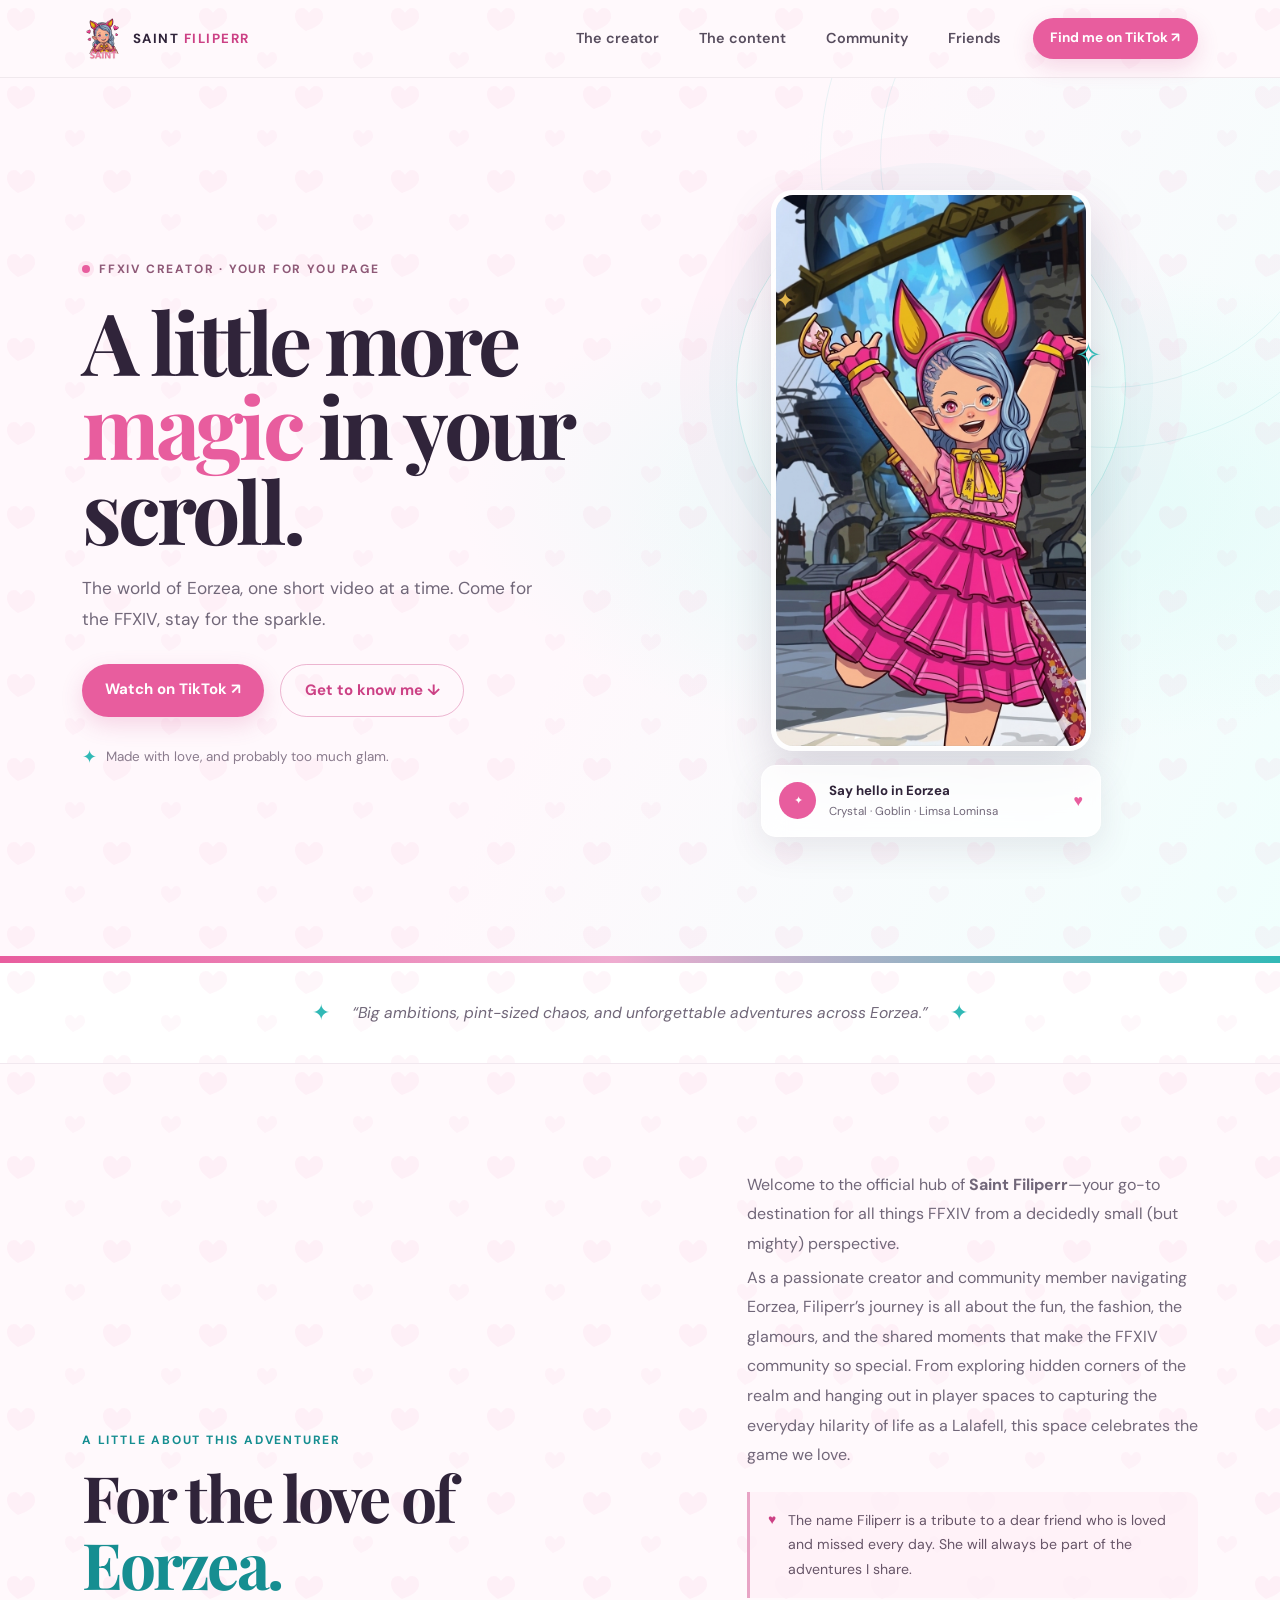
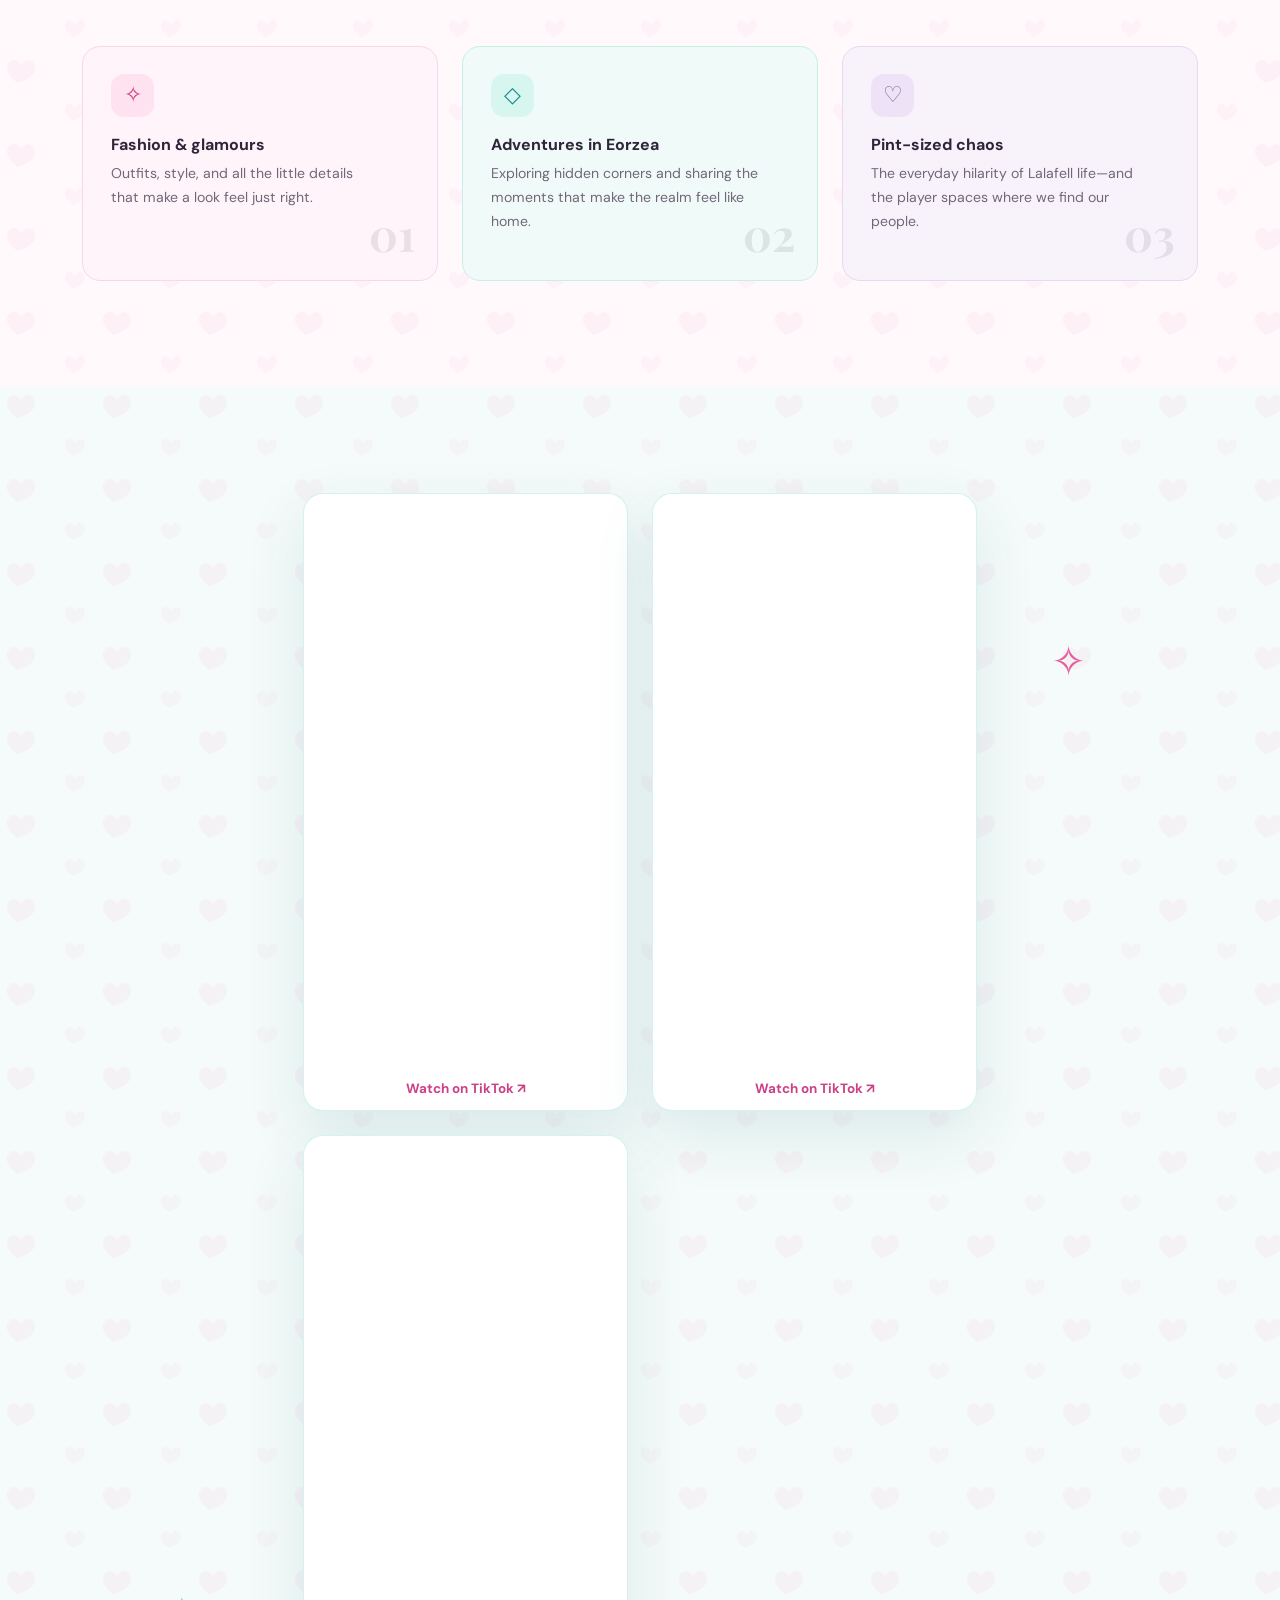
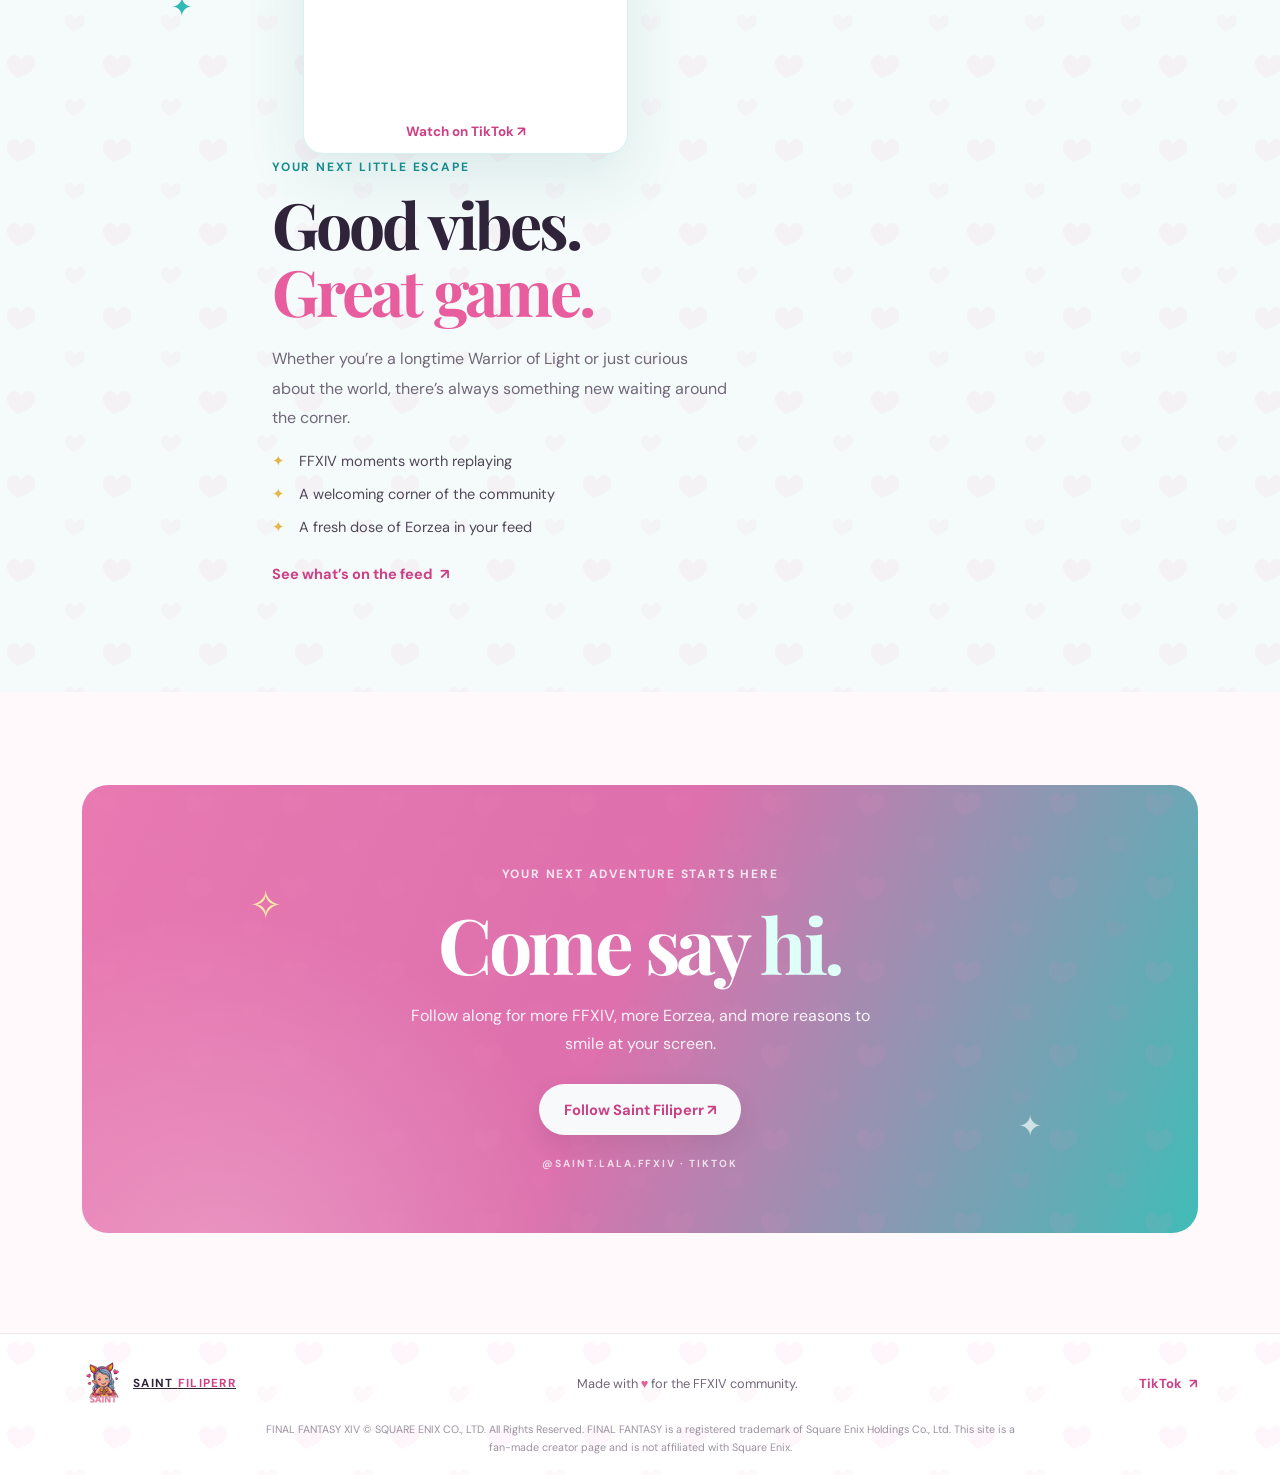
==== commit 6531108d: "Add Friends page and navigation Co-authored-by: Copilot <223556219+Copilot@users.noreply.github.com>" ====
--- a/index.html
+++ b/index.html
@@ -27,6 +27,7 @@
             <li class="nav-item"><a class="nav-link" href="#about">The creator</a></li>
             <li class="nav-item"><a class="nav-link" href="#content">The content</a></li>
             <li class="nav-item"><a class="nav-link" href="#community">Community</a></li>
+            <li class="nav-item"><a class="nav-link" href="friends.html">Friends</a></li>
             <li class="nav-item mt-3 mt-lg-0">
               <a class="btn btn-tiktok nav-cta" href="https://www.tiktok.com/@saint.lala.ffxiv?lang=en" target="_blank" rel="noopener noreferrer">Find me on TikTok <span aria-hidden="true">↗</span></a>
             </li>
--- a/styles.css
+++ b/styles.css
@@ -113,6 +113,70 @@
     var(--heart-pattern),
     radial-gradient(ellipse at 78% 48%, rgba(205, 250, 244, 0.52), transparent 38%),
     linear-gradient(115deg, #fff8fc 0%, #fff8fc 49%, #f0fffd 100%);
+}
+
+.friends-hero {
+  min-height: calc(100vh - 78px);
+  background-image:
+    var(--heart-pattern),
+    radial-gradient(ellipse at 82% 18%, rgba(205, 250, 244, 0.52), transparent 36%),
+    linear-gradient(115deg, #fff8fc 0%, #fff8fc 49%, #f0fffd 100%);
+}
+
+.friends-card {
+  max-width: 860px;
+  margin: 0 auto;
+  padding: clamp(32px, 7vw, 72px);
+  border: 1px solid rgba(69, 45, 70, 0.08);
+  border-radius: 26px;
+  background: rgba(255, 255, 255, 0.86);
+  box-shadow: 0 24px 60px rgba(95, 78, 111, 0.08);
+  text-align: center;
+}
+
+.friends-card .section-kicker {
+  justify-content: center;
+  margin-bottom: 16px;
+}
+
+.friends-card h1 {
+  margin-bottom: 16px;
+  font-size: clamp(2.8rem, 7vw, 5rem);
+}
+
+.friends-intro {
+  max-width: 570px;
+  margin: 0 auto;
+  color: var(--muted);
+  font-size: 1.05rem;
+  line-height: 1.8;
+}
+
+.friends-empty {
+  max-width: 540px;
+  margin: 38px auto 28px;
+  padding: 32px 24px;
+  border: 1px solid #f1e4ee;
+  border-radius: 18px;
+  background: linear-gradient(135deg, #fff4f9, #f1fbfa);
+}
+
+.friends-heart {
+  color: var(--pink);
+  font-size: 2rem;
+}
+
+.friends-empty h2 {
+  margin: 10px 0 8px;
+  font-family: var(--font-heading);
+  font-size: 1.45rem;
+  font-weight: 700;
+}
+
+.friends-empty p {
+  margin: 0;
+  color: var(--muted);
+  line-height: 1.7;
 }
 
 .hero-content {
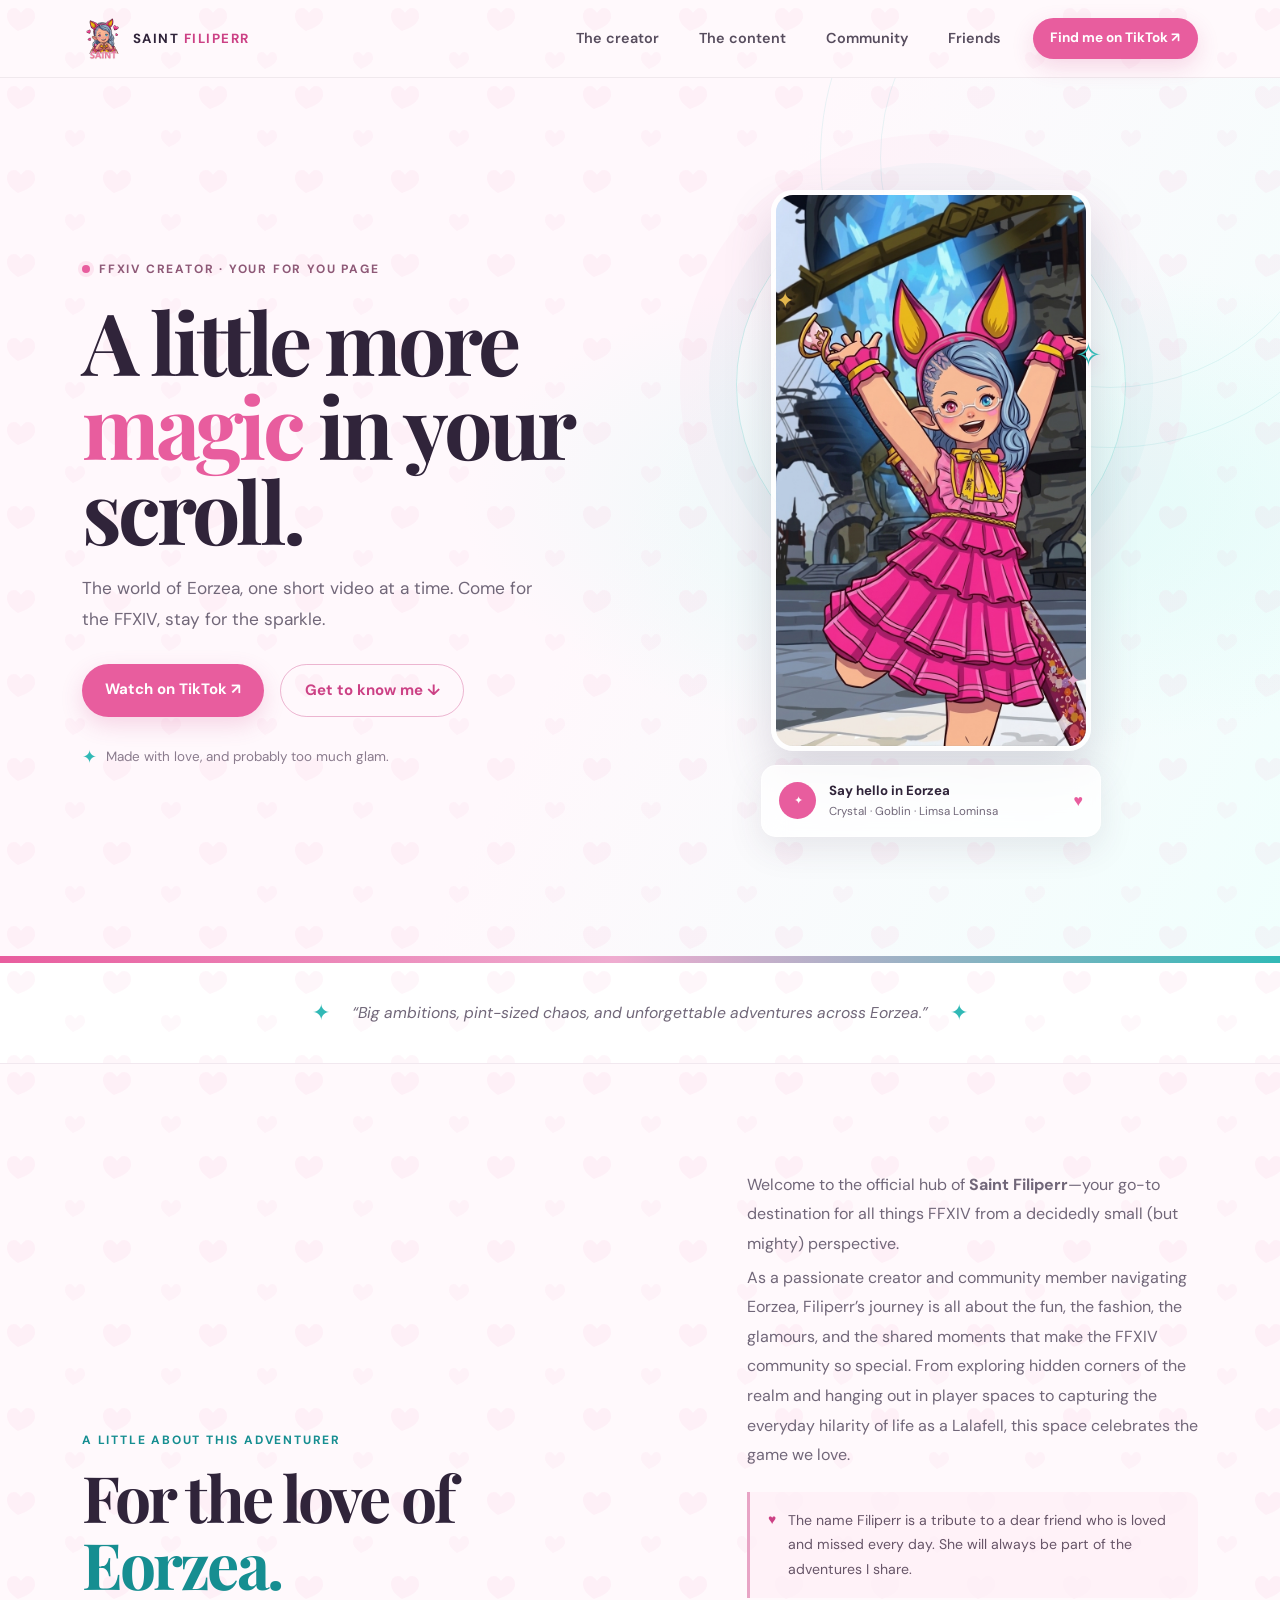
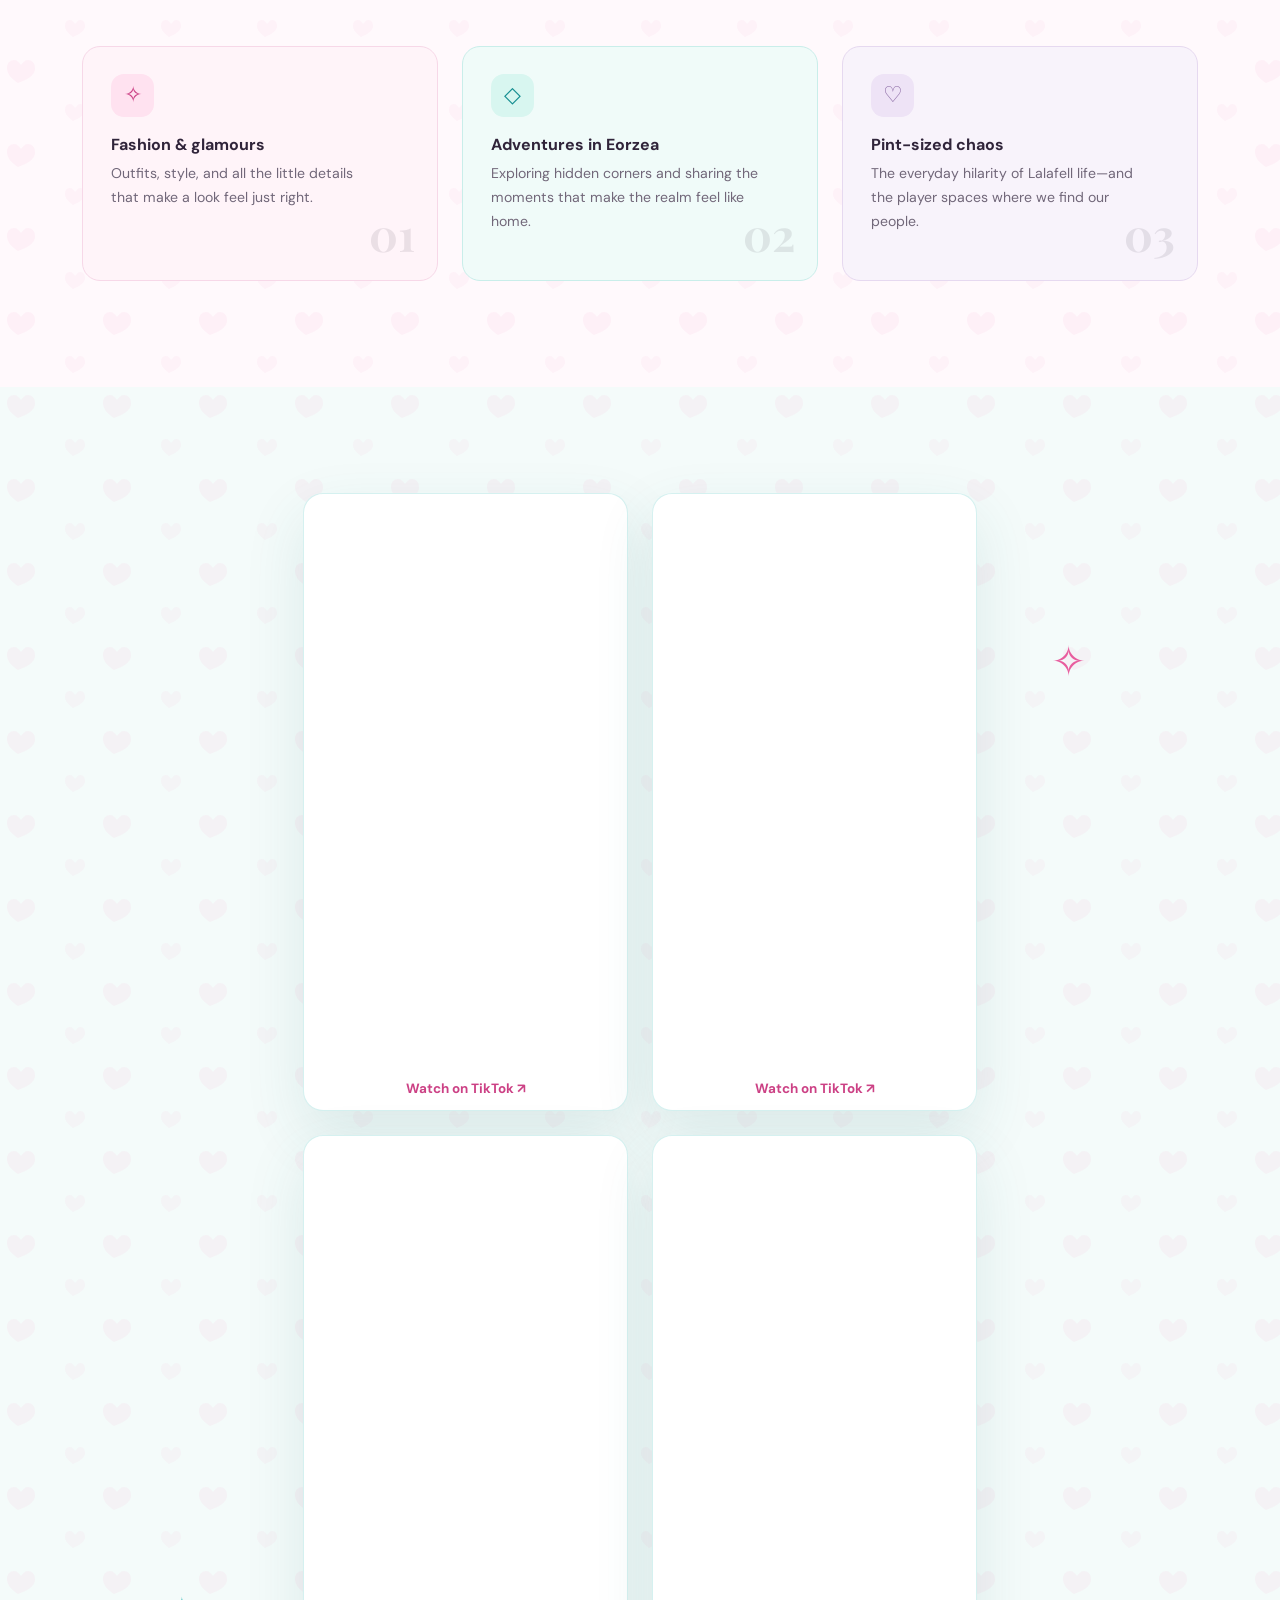
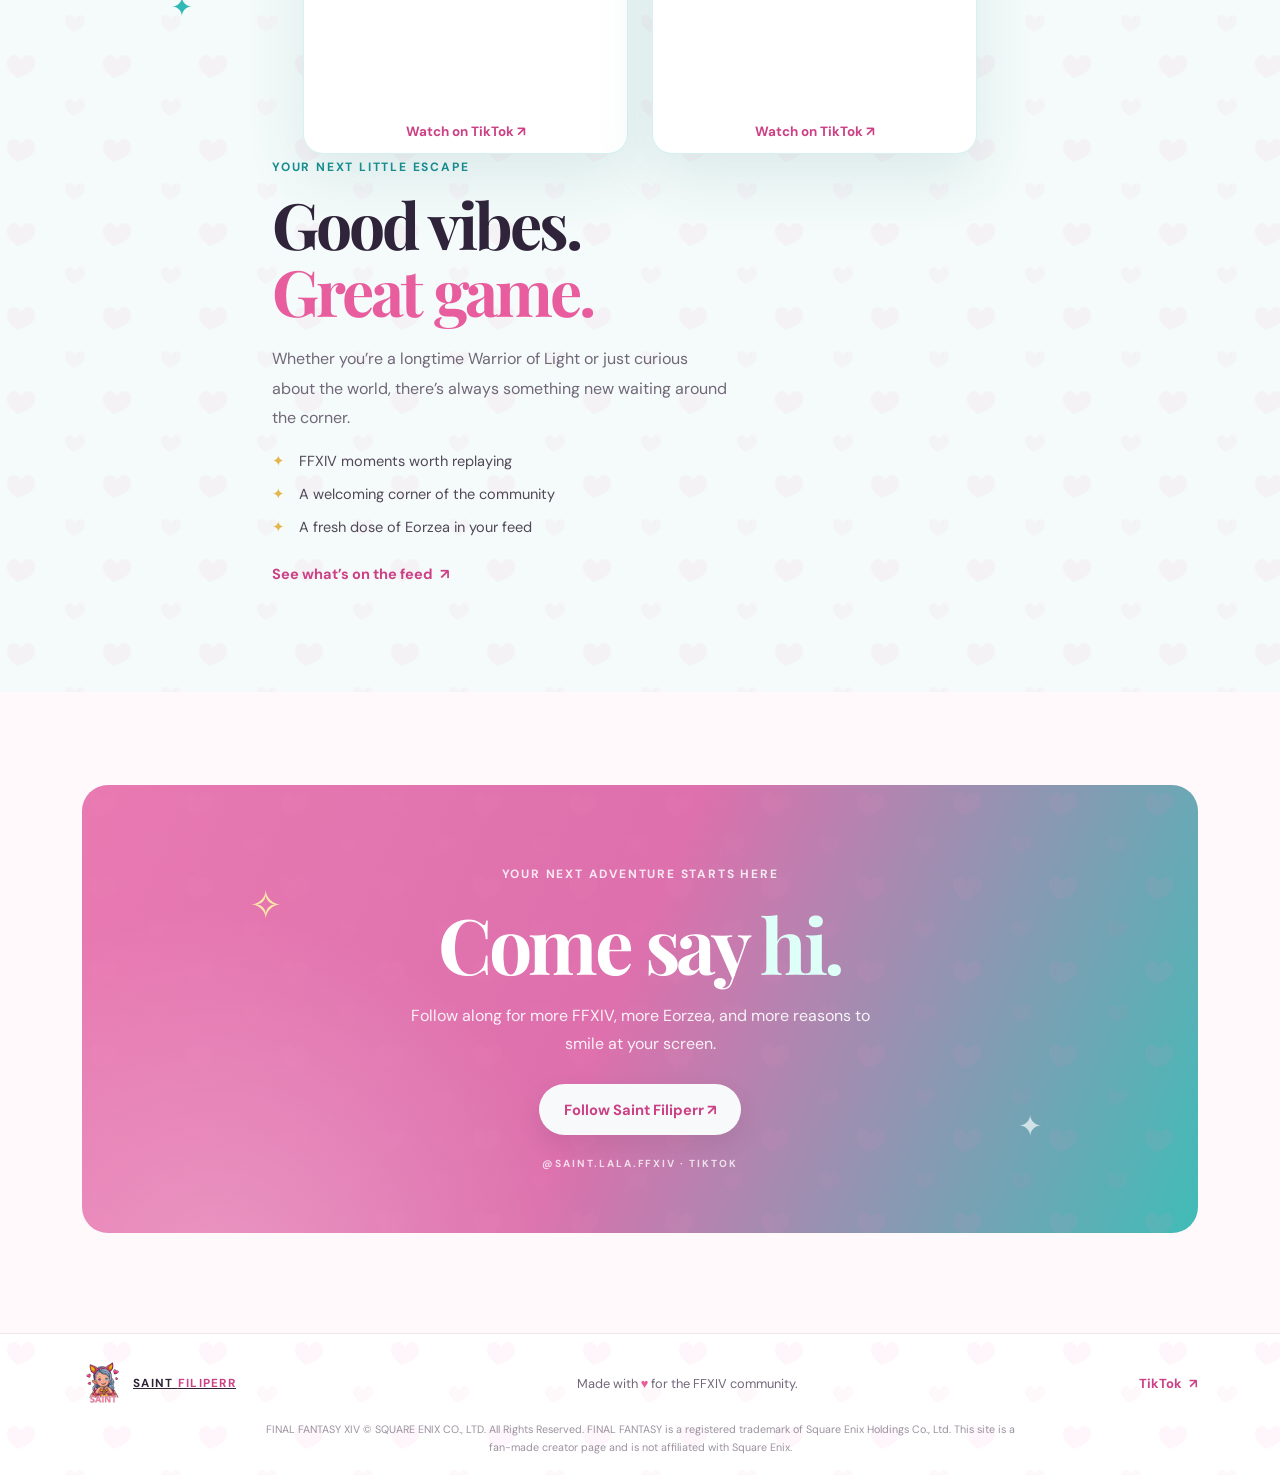
==== commit 949fff82: "Add TikTok video embed Co-authored-by: Copilot <223556219+Copilot@users.noreply.github.com>" ====
--- a/index.html
+++ b/index.html
@@ -165,6 +165,20 @@
                     ></iframe>
                     <a class="tiktok-fallback-link" href="https://www.tiktok.com/@saint.lala.ffxiv/video/7704852087770713375" target="_blank" rel="noopener noreferrer">Watch on TikTok <span aria-hidden="true">↗</span></a>
                   </div>
+                  <div class="tiktok-embed-shell">
+                    <iframe
+                      class="tiktok-player"
+                      height="578"
+                      width="325"
+                      src="https://www.tiktok.com/player/v1/7706730728309968158?embed_from=webapp_share&amp;music_info=1&amp;description=1&amp;autoplay=1&amp;muted=1"
+                      frameborder="0"
+                      allow="accelerometer; autoplay; clipboard-write; encrypted-media; fullscreen; gyroscope; picture-in-picture; web-share"
+                      title="I'm clearly going too far #fyp #ffxiv #lalafell #ffxivcommunity #meme @Final Fantasy XIV Online @SquareEnix"
+                      allowfullscreen
+                      loading="lazy"
+                    ></iframe>
+                    <a class="tiktok-fallback-link" href="https://www.tiktok.com/@saint.lala.ffxiv/video/7706730728309968158" target="_blank" rel="noopener noreferrer">Watch on TikTok <span aria-hidden="true">↗</span></a>
+                  </div>
                 </div>
                 <span class="visual-decoration decor-one" aria-hidden="true">✧</span>
                 <span class="visual-decoration decor-two" aria-hidden="true">✦</span>
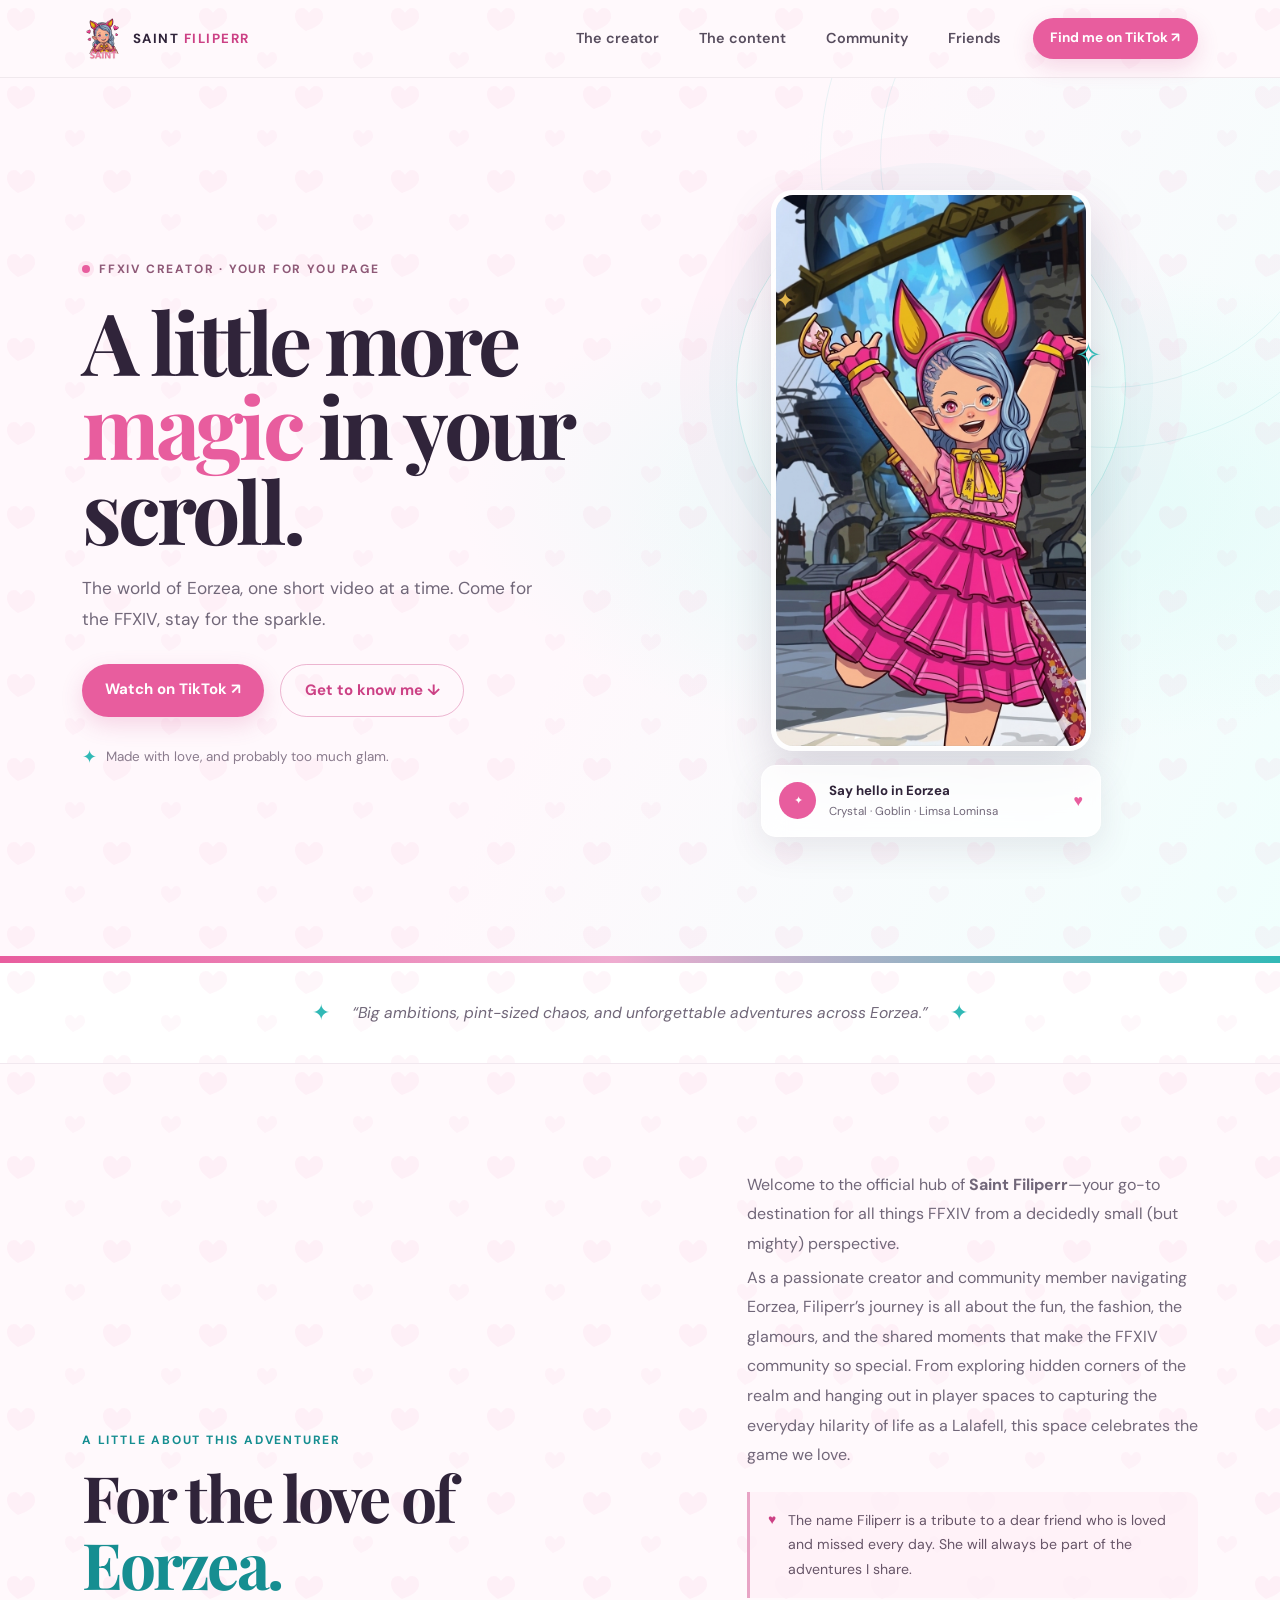
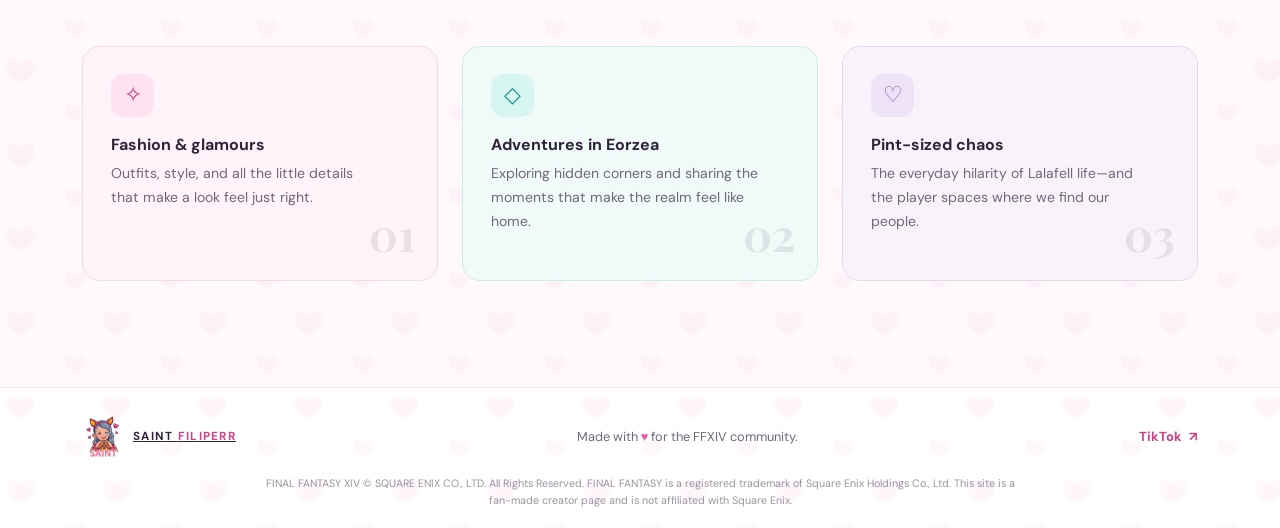
==== commit 7a8cf8b8: "Create content and community pages Co-authored-by: Copilot <223556219+Copilot@users.noreply.github.c" ====
--- a/index.html
+++ b/index.html
@@ -6,6 +6,7 @@
     <meta name="theme-color" content="#fff8fc">
     <meta name="description" content="Meet Saint Filiperr: big ambitions, pint-sized chaos, and unforgettable FFXIV adventures across Eorzea.">
     <title>Saint Filiperr — FFXIV, with a little sparkle</title>
+    <link rel="icon" type="image/png" href="favicon.png">
     <link rel="preconnect" href="https://fonts.googleapis.com">
     <link rel="preconnect" href="https://fonts.gstatic.com" crossorigin>
     <link href="https://fonts.googleapis.com/css2?family=DM+Sans:wght@400;500;600;700&family=Playfair+Display:wght@600;700;800&display=swap" rel="stylesheet">
@@ -25,8 +26,8 @@
         <div class="collapse navbar-collapse" id="mainNavigation">
           <ul class="navbar-nav ms-auto align-items-lg-center gap-lg-4">
             <li class="nav-item"><a class="nav-link" href="#about">The creator</a></li>
-            <li class="nav-item"><a class="nav-link" href="#content">The content</a></li>
-            <li class="nav-item"><a class="nav-link" href="#community">Community</a></li>
+            <li class="nav-item"><a class="nav-link" href="content.html">The content</a></li>
+            <li class="nav-item"><a class="nav-link" href="community.html">Community</a></li>
             <li class="nav-item"><a class="nav-link" href="friends.html">Friends</a></li>
             <li class="nav-item mt-3 mt-lg-0">
               <a class="btn btn-tiktok nav-cta" href="https://www.tiktok.com/@saint.lala.ffxiv?lang=en" target="_blank" rel="noopener noreferrer">Find me on TikTok <span aria-hidden="true">↗</span></a>
@@ -126,93 +127,7 @@
         </div>
       </section>
 
-      <section class="content-section content-tint section-space" id="content">
-        <div class="container">
-          <div class="row justify-content-center gy-5">
-            <div class="col-12">
-              <div class="content-visual tiktok-visual">
-                <div class="tiktok-players">
-                  <div class="tiktok-embed-shell">
-                    <iframe
-                      class="tiktok-player"
-                      src="https://www.tiktok.com/player/v1/7669598027153165598?embed_from=oembed&amp;music_info=1&amp;description=1"
-                      title="Saint Filiperr at Lalapalooza on TikTok"
-                      allow="accelerometer; autoplay; clipboard-write; encrypted-media; gyroscope; picture-in-picture"
-                      allowfullscreen
-                      loading="lazy"
-                    ></iframe>
-                    <a class="tiktok-fallback-link" href="https://www.tiktok.com/@saint.lala.ffxiv/video/7669598027153165598" target="_blank" rel="noopener noreferrer">Watch on TikTok <span aria-hidden="true">↗</span></a>
-                  </div>
-                  <div class="tiktok-embed-shell">
-                    <iframe
-                      class="tiktok-player"
-                      src="https://www.tiktok.com/player/v1/7579790506259926302?embed_from=oembed&amp;music_info=1&amp;description=1"
-                      title="Saint Filiperr's FFXIV and milk video on TikTok"
-                      allow="accelerometer; autoplay; clipboard-write; encrypted-media; gyroscope; picture-in-picture"
-                      allowfullscreen
-                      loading="lazy"
-                    ></iframe>
-                    <a class="tiktok-fallback-link" href="https://www.tiktok.com/@saint.lala.ffxiv/video/7579790506259926302" target="_blank" rel="noopener noreferrer">Watch on TikTok <span aria-hidden="true">↗</span></a>
-                  </div>
-                  <div class="tiktok-embed-shell">
-                    <iframe
-                      class="tiktok-player"
-                      src="https://www.tiktok.com/player/v1/7704852087770713375?embed_from=oembed&amp;music_info=1&amp;description=1"
-                      title="Saint Filiperr FFXIV meme on TikTok"
-                      allow="accelerometer; autoplay; clipboard-write; encrypted-media; gyroscope; picture-in-picture"
-                      allowfullscreen
-                      loading="lazy"
-                    ></iframe>
-                    <a class="tiktok-fallback-link" href="https://www.tiktok.com/@saint.lala.ffxiv/video/7704852087770713375" target="_blank" rel="noopener noreferrer">Watch on TikTok <span aria-hidden="true">↗</span></a>
-                  </div>
-                  <div class="tiktok-embed-shell">
-                    <iframe
-                      class="tiktok-player"
-                      height="578"
-                      width="325"
-                      src="https://www.tiktok.com/player/v1/7706730728309968158?embed_from=webapp_share&amp;music_info=1&amp;description=1&amp;autoplay=1&amp;muted=1"
-                      frameborder="0"
-                      allow="accelerometer; autoplay; clipboard-write; encrypted-media; fullscreen; gyroscope; picture-in-picture; web-share"
-                      title="I'm clearly going too far #fyp #ffxiv #lalafell #ffxivcommunity #meme @Final Fantasy XIV Online @SquareEnix"
-                      allowfullscreen
-                      loading="lazy"
-                    ></iframe>
-                    <a class="tiktok-fallback-link" href="https://www.tiktok.com/@saint.lala.ffxiv/video/7706730728309968158" target="_blank" rel="noopener noreferrer">Watch on TikTok <span aria-hidden="true">↗</span></a>
-                  </div>
-                </div>
-                <span class="visual-decoration decor-one" aria-hidden="true">✧</span>
-                <span class="visual-decoration decor-two" aria-hidden="true">✦</span>
-              </div>
-            </div>
-            <div class="col-12 col-lg-8 content-copy">
-              <span class="section-kicker">Your next little escape</span>
-              <h2>Good vibes.<br><span class="text-pink">Great game.</span></h2>
-              <p>Whether you’re a longtime Warrior of Light or just curious about the world, there’s always something new waiting around the corner.</p>
-              <ul class="content-list">
-                <li><span>✦</span> FFXIV moments worth replaying</li>
-                <li><span>✦</span> A welcoming corner of the community</li>
-                <li><span>✦</span> A fresh dose of Eorzea in your feed</li>
-              </ul>
-              <a class="text-link" href="https://www.tiktok.com/@saint.lala.ffxiv?lang=en" target="_blank" rel="noopener noreferrer">See what’s on the feed <span aria-hidden="true">↗</span></a>
-            </div>
-          </div>
-        </div>
-      </section>
-
-      <section class="community-section section-space" id="community">
-        <div class="container">
-          <div class="community-card">
-            <div class="community-spark community-spark-one" aria-hidden="true">✧</div>
-            <div class="community-spark community-spark-two" aria-hidden="true">✦</div>
-            <span class="section-kicker">Your next adventure starts here</span>
-            <h2>Come say <span>hi.</span></h2>
-            <p>Follow along for more FFXIV, more Eorzea, and more reasons to smile at your screen.</p>
-            <a class="btn btn-light btn-lg community-button" href="https://www.tiktok.com/@saint.lala.ffxiv?lang=en" target="_blank" rel="noopener noreferrer">Follow Saint Filiperr <span aria-hidden="true">↗</span></a>
-            <div class="community-handle">@SAINT.LALA.FFXIV · TIKTOK</div>
-          </div>
-        </div>
-      </section>
-    </main>
+      </main>
 
     <footer class="site-footer">
       <div class="container footer-inner">
--- a/styles.css
+++ b/styles.css
@@ -492,6 +492,7 @@
 }
 
 .content-section h2,
+.content-copy h1,
 .content-copy h2 {
   margin: 12px 0 0;
   font-size: clamp(2.8rem, 5vw, 4.2rem);
@@ -853,12 +854,14 @@
   color: rgba(255, 255, 255, 0.84);
 }
 
+.community-card h1,
 .community-card h2 {
   margin: 12px 0 12px;
   color: #fff;
   font-size: clamp(3rem, 6vw, 4.8rem);
 }
 
+.community-card h1 span,
 .community-card h2 span {
   color: #ddfff8;
 }
@@ -1048,6 +1051,7 @@
   }
 
   .content-section h2,
+  .content-copy h1,
   .content-copy h2 {
     font-size: 3.1rem;
   }
